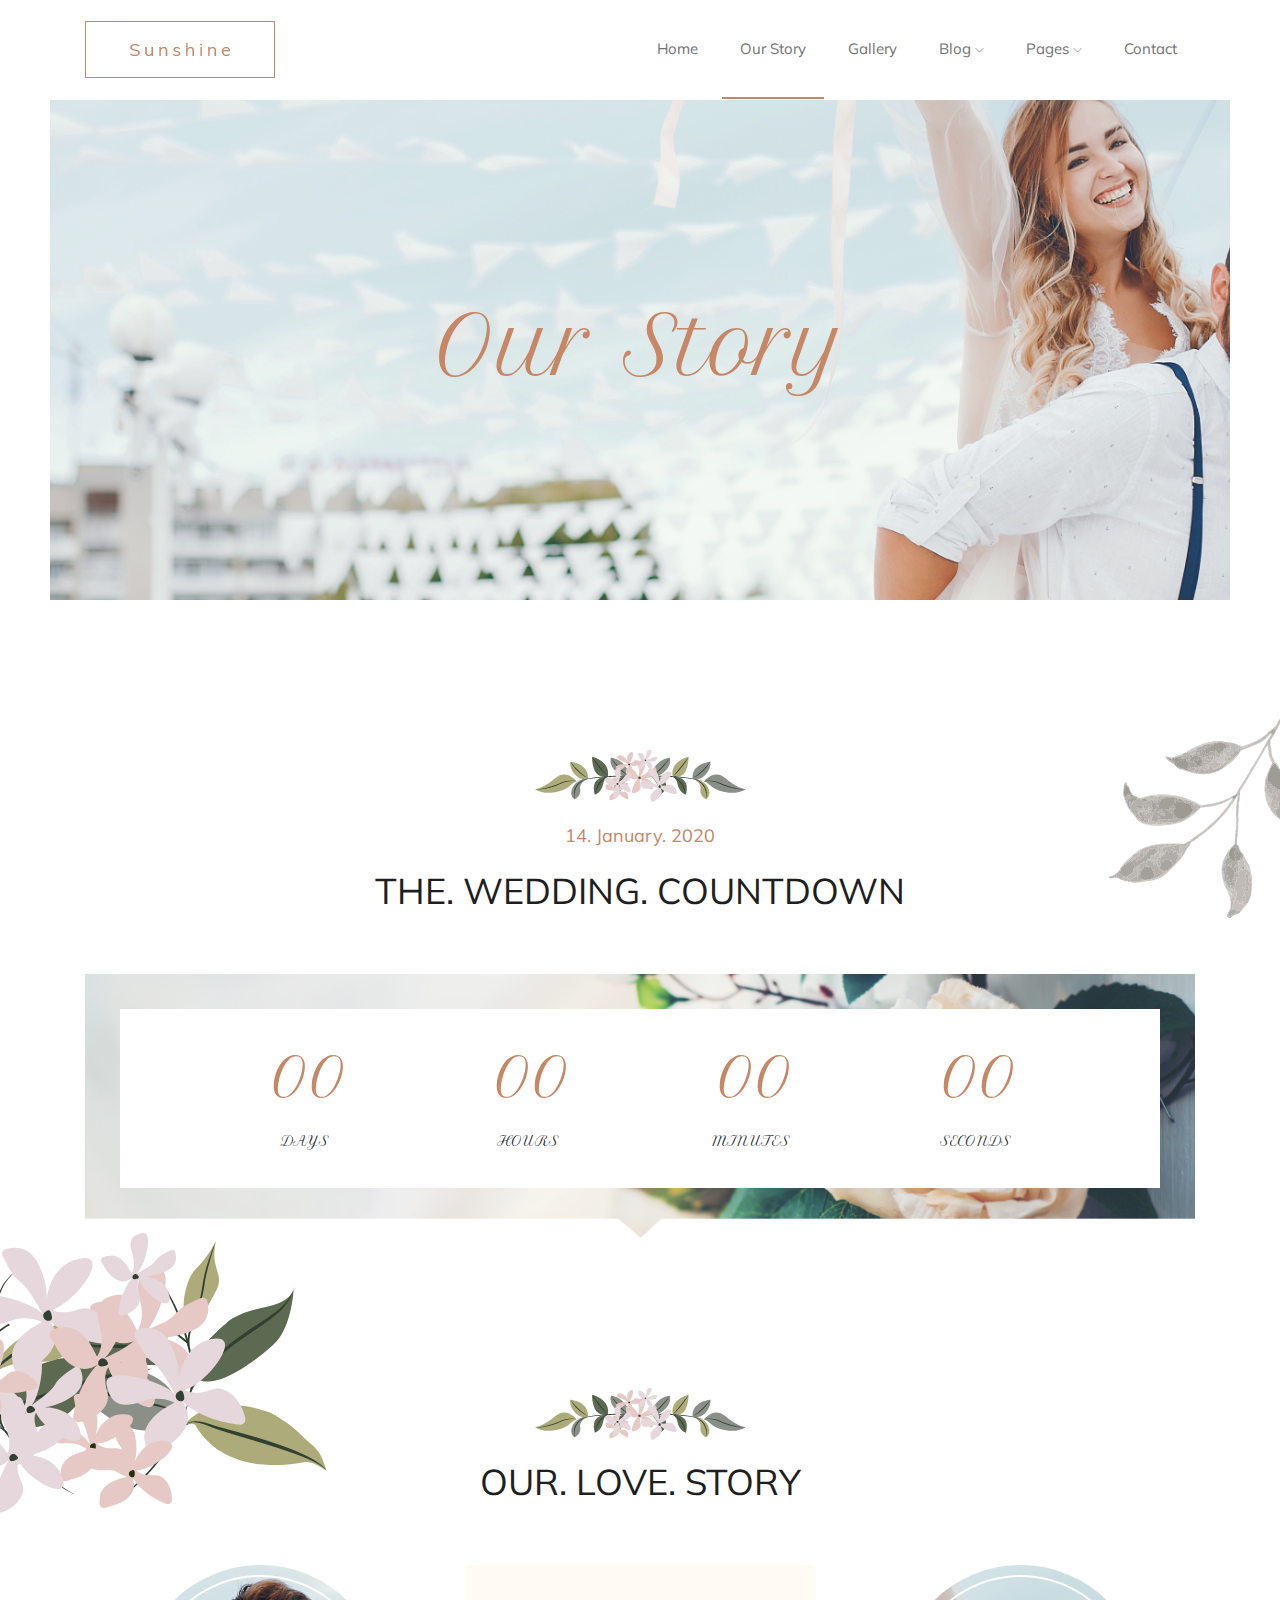
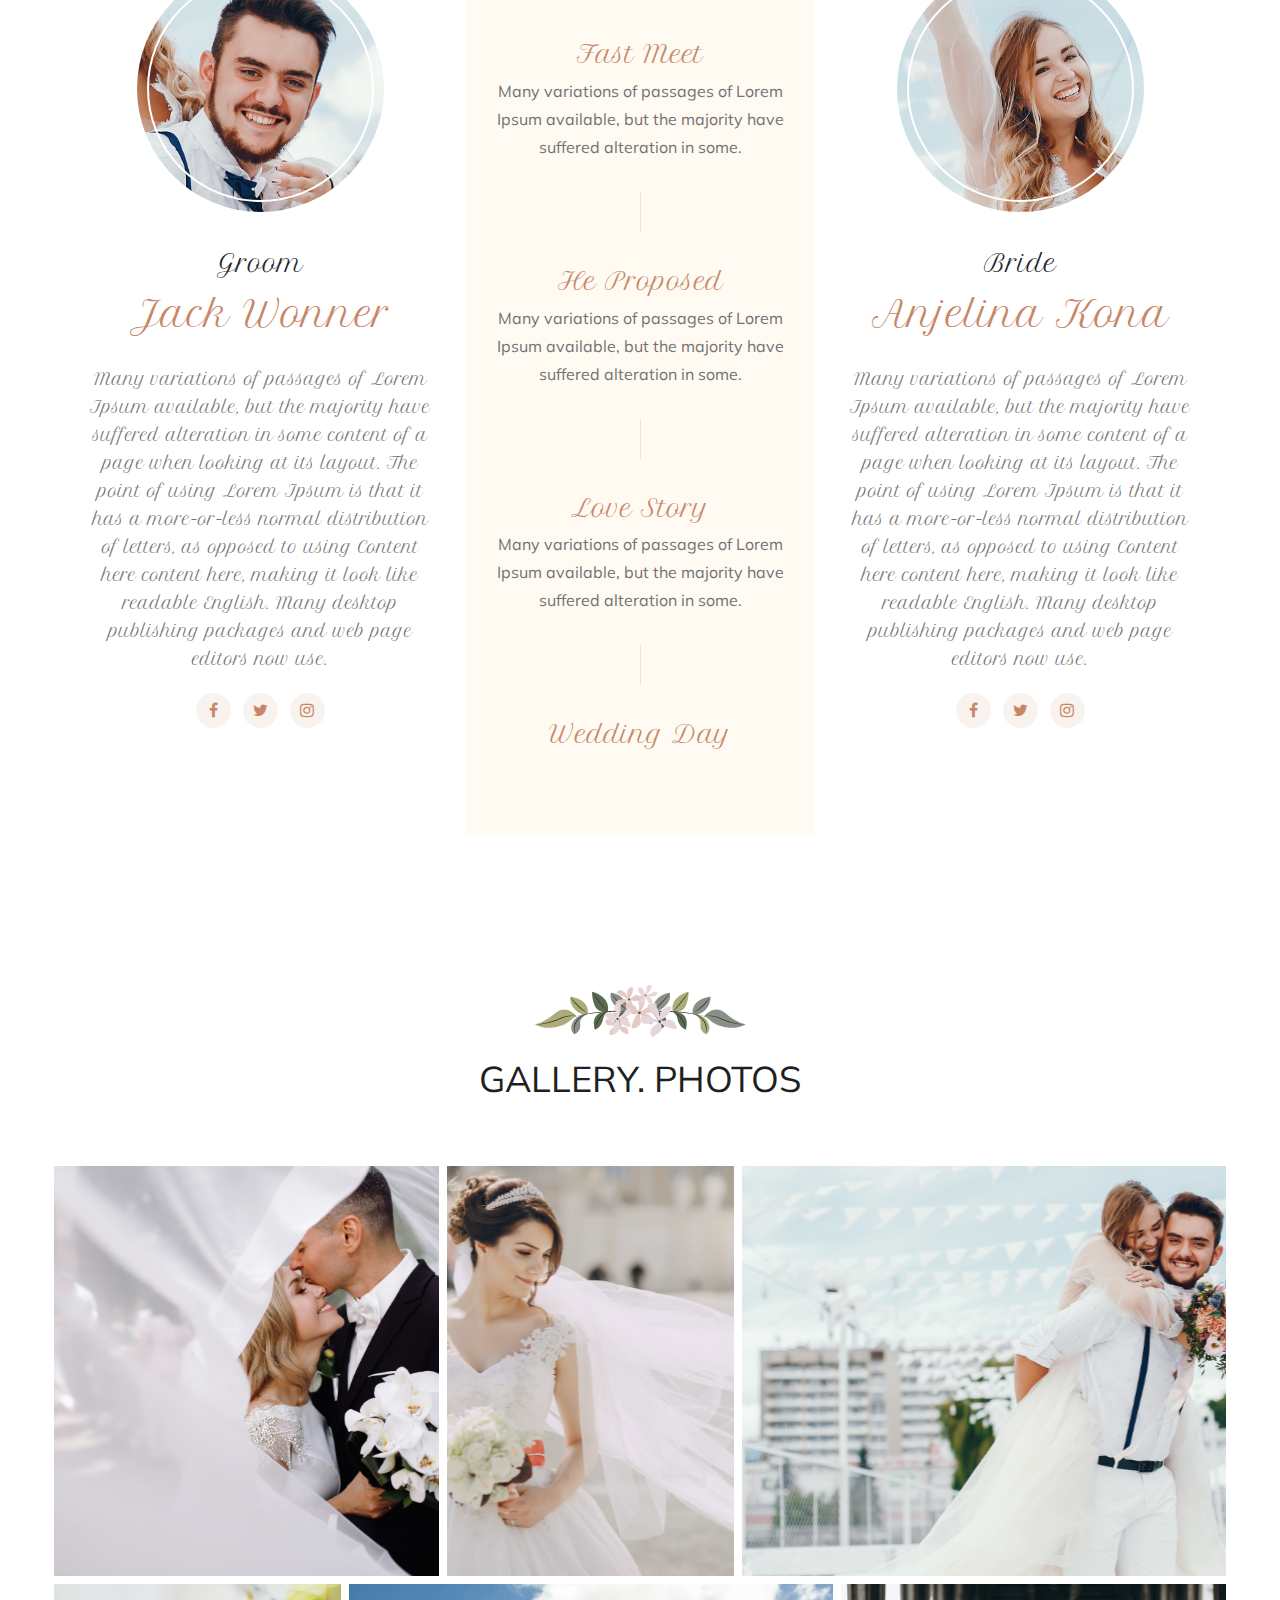
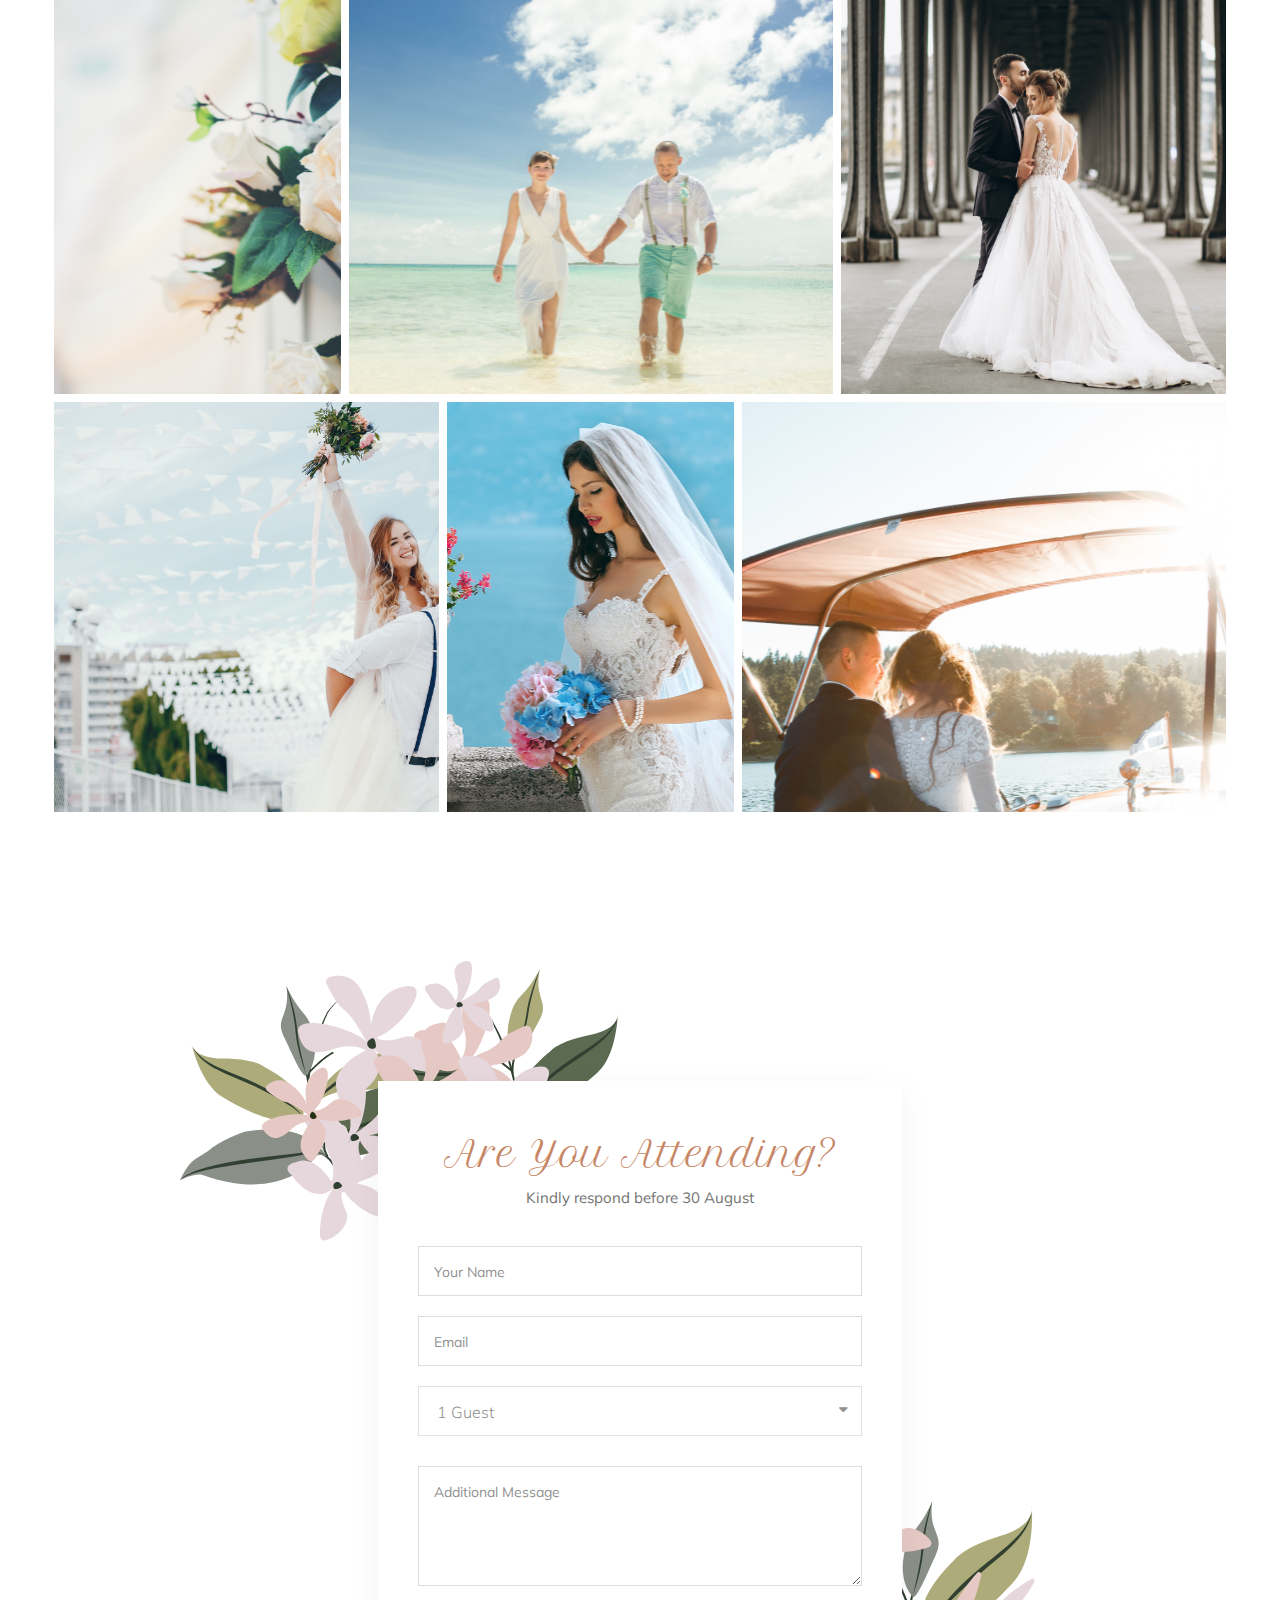
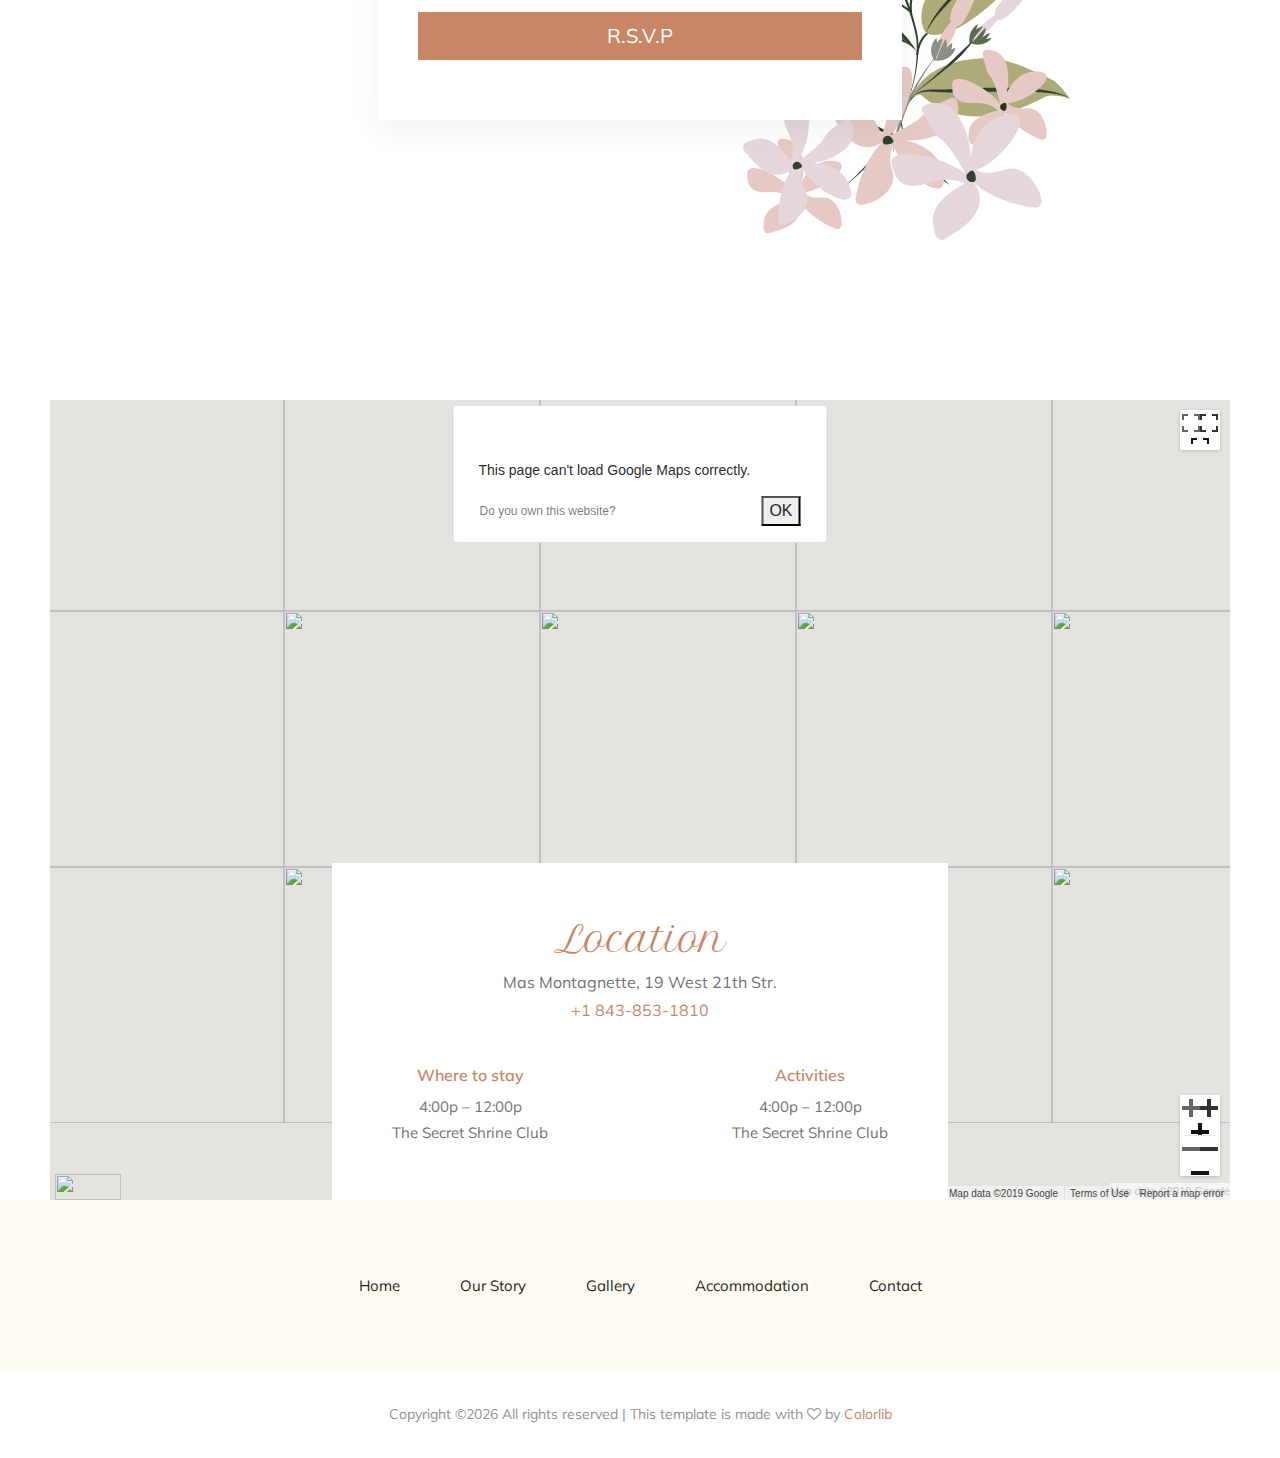
==== story.html @ 92e195aa "init" ====
<!doctype html>
<html class="no-js" lang="zxx">

<head>
    <meta charset="utf-8">
    <meta http-equiv="x-ua-compatible" content="ie=edge">
    <title>Weeding</title>
    <meta name="description" content="">
    <meta name="viewport" content="width=device-width, initial-scale=1">

    <!-- <link rel="manifest" href="site.webmanifest"> -->
    <!-- <link rel="shortcut icon" type="image/x-icon" href="img/favicon.png"> -->
    <!-- Place favicon.ico in the root directory -->

    <!-- CSS here -->
    <link rel="stylesheet" href="css/bootstrap.min.css">
    <link rel="stylesheet" href="css/owl.carousel.min.css">
    <link rel="stylesheet" href="css/magnific-popup.css">
    <link rel="stylesheet" href="css/font-awesome.min.css">
    <link rel="stylesheet" href="css/themify-icons.css">
    <link rel="stylesheet" href="css/nice-select.css">
    <link rel="stylesheet" href="css/flaticon.css">
    <link rel="stylesheet" href="css/flaticon.css">
    <link rel="stylesheet" href="css/gijgo.css">
    <link rel="stylesheet" href="css/slicknav.css">
    <link rel="stylesheet" href="css/style.css">
    <!-- <link rel="stylesheet" href="css/responsive.css"> -->
</head>

<body>
    <!--[if lte IE 9]>
            <p class="browserupgrade">You are using an <strong>outdated</strong> browser. Please <a href="https://browsehappy.com/">upgrade your browser</a> to improve your experience and security.</p>
        <![endif]-->

    <!-- header-->
    <header>
        <div class="header-area ">
            <div id="sticky-header" class="main-header-area">
                <div class="container">
                    <div class="row align-items-center">
                        <div class="col-xl-3 col-lg-3">
                            <div class="logo-img">
                                <a href="index.html">
                                    <img src="img/logo.png" alt="">
                                </a>
                            </div>
                        </div>
                        <div class="col-xl-9 col-lg-9">
                            <div class="main-menu  d-none d-lg-block">
                                <nav>
                                    <ul id="navigation">
                                        <li><a href="index.html">home</a></li>
                                        <li><a class="active" href="story.html">Our Story</a></li>
                                        <li><a href="Gallery.html">Gallery</a></li>
                                        <li><a href="#">blog <i class="ti-angle-down"></i></a>
                                            <ul class="submenu">
                                                <li><a href="blog.html">blog</a></li>
                                                <li><a href="single-blog.html">single-blog</a></li>
                                            </ul>
                                        </li>
                                        <li><a href="#">pages <i class="ti-angle-down"></i></a>
                                            <ul class="submenu">
                                                <li><a href="Accommodation.html">Accommodation</a></li>
                                                <li><a href="elements.html">elements</a></li>
                                            </ul>
                                        </li>
                                        <li><a href="contact.html">Contact</a></li>
                                    </ul>
                                </nav>
                            </div>
                        </div>
                        <div class="col-12">
                            <div class="mobile_menu d-block d-lg-none"></div>
                        </div>
                    </div>
                </div>
            </div>
        </div>
    </header>
    <!--/ header-->

    <!-- bradcam_area  -->
    <div class="bradcam_area text-center bradcam_bg overlay3">
        <div class="bradcam_text">
            <h3>Our Story</h3>
        </div>
    </div>
    <!--/ bradcam_area  -->

    <!-- wedding_countdown -->
    <div class="weeding_countdown_area">
        <div class="flowaers_top d-none d-lg-block">
            <img src="img/banner/flower-top.png" alt="">
        </div>
        <div class="flowaers_bottom d-none d-lg-block">
                <img src="img/banner/flower-bottom.png" alt="">
            </div>
        <div class="container">
            <div class="row">
                <div class="col-xl-12">
                    <div class="section_title text-center">
                        <img src="img/banner/flowers.png" alt="">
                        <span>14. January. 2020</span>
                        <h3>THE. WEDDING. Countdown</h3>
                    </div>
                </div>
            </div>
            <div class="row">
                <div class="col-xl-12">
                    <div id="clock" class="countdown_area counter_bg ">
                    </div>
                </div>
            </div>
        </div>
    </div>
    <!--/ wedding_countdown -->

    <!-- our_love-story -->
    <div class="love_story_area">
        <div class="container">
            <div class="row">
                <div class="col-xl-12">
                    <div class="section_title text-center">
                        <img src="img/banner/flowers.png" alt="">
                        <h3>Our. Love. Story</h3>
                    </div>
                </div>
            </div>
            <div class="row">
                <div class="col-xl-4 col-md-6 col-lg-4">
                    <div class="single_lover_story text-center">
                        <div class="story_thumb">
                            <img src="img/story/1.png" alt="">
                        </div>
                        <span>Groom</span>
                        <h3>Jack Wonner</h3>
                        <p>Many variations of passages of Lorem Ipsum available, but the majority have suffered
                            alteration in some content of a page when looking at its layout. The point of using Lorem
                            Ipsum is that it has a more-or-less normal distribution of letters, as opposed to using
                            Content here content here, making it look like readable English. Many desktop publishing
                            packages and web page editors now use.</p>
                        <div class="social_links">
                            <ul>
                                <li><a href="#"> <i class="fa fa-facebook"></i> </a></li>
                                <li><a href="#"> <i class="fa fa-twitter"></i> </a></li>
                                <li><a href="#"> <i class="fa fa-instagram"></i> </a></li>
                            </ul>
                        </div>
                    </div>
                </div>
                <div class="col-xl-4 col-md-6 col-lg-4">
                    <div class="weding_time_line text-center">
                        <div class="single_time_line">
                            <h3>Fast Meet</h3>
                            <p>Many variations of passages of Lorem Ipsum available, but the majority have suffered
                                alteration in some.</p>
                        </div>
                        <div class="single_time_line">
                            <h3>He Proposed</h3>
                            <p>Many variations of passages of Lorem Ipsum available, but the majority have suffered
                                alteration in some.</p>
                        </div>
                        <div class="single_time_line">
                            <h3>Love Story</h3>
                            <p>Many variations of passages of Lorem Ipsum available, but the majority have suffered
                                alteration in some.</p>
                        </div>
                        <div class="single_time_line">
                            <h3>Wedding Day</h3>
                        </div>
                    </div>
                </div>
                <div class="col-xl-4 col-lg-4">
                    <div class="single_lover_story text-center">
                        <div class="story_thumb">
                            <img src="img/story/2.png" alt="">
                        </div>
                        <span>Bride</span>
                        <h3>Anjelina Kona</h3>
                        <p>Many variations of passages of Lorem Ipsum available, but the majority have suffered
                            alteration in some content of a page when looking at its layout. The point of using Lorem
                            Ipsum is that it has a more-or-less normal distribution of letters, as opposed to using
                            Content here content here, making it look like readable English. Many desktop publishing
                            packages and web page editors now use.</p>
                        <div class="social_links">
                            <ul>
                                <li><a href="#"> <i class="fa fa-facebook"></i> </a></li>
                                <li><a href="#"> <i class="fa fa-twitter"></i> </a></li>
                                <li><a href="#"> <i class="fa fa-instagram"></i> </a></li>
                            </ul>
                        </div>
                    </div>
                </div>
            </div>
        </div>
    </div>
    <!--/ our_love-story -->

    <!-- gallery_area  -->
    <div class="gallery_area">
        <div class="container">
            <div class="row">
                <div class="col-xl-12">
                    <div class="section_title text-center">
                        <img src="img/banner/flowers.png" alt="">
                        <h3>Gallery.  Photos</h3>
                    </div>
                </div>
            </div>
        </div>
        <div class="container-fluid p-0">
            <div class="row grid no-gutters">
                <div class="col-xl-4 col-md-6 col-lg-6 grid-item">
                    <div class="single_gallery gallery_imag_1">
                        <a class="popup-image" href="img/gallery/1.png">
                        </a>
                    </div>
                </div>
                <div class="col-xl-3 col-md-6 col-lg-6 grid-item">
                    <div class="single_gallery gallery_imag_2">
                        <a class="popup-image" href="img/gallery/2.png">
                        </a>
                    </div>
                </div>
                <div class="col-xl-5 col-md-6 col-lg-6 grid-item">
                    <div class="single_gallery gallery_imag_3">
                        <a class="popup-image" href="img/gallery/3.png">
                        </a>
                    </div>
                </div>
                <div class="col-xl-3 col-md-6 col-lg-6 grid-item">
                    <div class="single_gallery gallery_imag_4">
                        <a class="popup-image" href="img/gallery/4.png">
                        </a>
                    </div>
                </div>
                <div class="col-xl-5 col-md-6 col-lg-6 grid-item">
                    <div class="single_gallery gallery_imag_5">
                        <a class="popup-image" href="img/gallery/5.png">
                        </a>
                    </div>
                </div>
                <div class="col-xl-4 col-md-6 col-lg-6 grid-item">
                    <div class="single_gallery gallery_imag_6">
                        <a class="popup-image" href="img/gallery/6.png">
                        </a>
                    </div>
                </div>
                <div class="col-xl-4 col-md-6 col-lg-6 grid-item">
                    <div class="single_gallery gallery_imag_7">
                        <a class="popup-image" href="img/gallery/7.png">
                        </a>
                    </div>
                </div>
                <div class="col-xl-3 col-md-6 col-lg-6 grid-item">
                    <div class="single_gallery gallery_imag_8">
                        <a class="popup-image" href="img/gallery/8.png">
                        </a>
                    </div>
                </div>
                <div class="col-xl-5 col-md-6 col-lg-6 grid-item">
                    <div class="single_gallery gallery_imag_9">
                        <a class="popup-image" href="img/gallery/9.png"></a>
                    </div>
                </div>
            </div>
            <!-- <div class="grid row">
                <div class="single_image grid-item">
                    <img src="img/gallery/1.png" alt="">
                </div><div class="single_image grid-item">
                    <img src="img/gallery/2.png" alt="">
                </div><div class="single_image grid-item">
                    <img src="img/gallery/3.png" alt="">
                </div>
            </div> -->
        
        
        </div>
    </div>
    <!--/ gallery_area  -->

    <!-- attend_area -->
    <div class="attending_area plus_padding">
        <div class="container">
            <div class="row">
                <div class="col-xl-10 offset-xl-1 col-lg-10 offset-lg-1">
                    <div class="main_attending_area">
                        <div class="flower_1 d-none d-lg-block">
                            <img src="img/appointment/flower-top.png" alt="">
                        </div>
                        <div class="flower_2 d-none d-lg-block">
                            <img src="img/appointment/flower-bottom.png" alt="">
                        </div>
                        <div class="row justify-content-center">
                            <div class="col-xl-7 col-lg-8">
                                <div class="popup_box ">
                                    <div class="popup_inner">
                                        <div class="form_heading text-center">
                                            <h3>Are You Attending?</h3>
                                            <p>Kindly respond before 30 August</p>
                                        </div>
                                        <form action="#">
                                            <div class="row">
                                                <div class="col-xl-12">
                                                    <input type="text" placeholder="Your Name">
                                                </div>
                                                <div class="col-xl-12">
                                                    <input type="text" placeholder="Email">
                                                </div>
                                                <div class="col-xl-12">
                                                    <select class="form-select wide" id="default-select" class="">
                                                        <option data-display="1 Guest">1 Guest</option>
                                                        <option value="1">2 Guest</option>
                                                        <option value="2">3 Guest</option>
                                                        <option value="3">4 Guest</option>
                                                    </select>
                                                </div>
                                                <div class="col-xl-12">
                                                    <textarea placeholder="Additional Message"></textarea>
                                                </div>
                                                <div class="col-xl-12">
                                                    <button type="submit" class="boxed_btn3">R.S.V.P</button>
                                                </div>
                                            </div>
                                        </form>
                                    </div>
                                </div>
                            </div>
                        </div>
                    </div>
                </div>
            </div>
        </div>
    </div>
    <!-- / attend_area -->

<!-- ================ contact section start ================= -->
<section class="location_area">
    <div class="location_info">
        <div class="location_inner">
            <div class="location_top text-center">
                    <h3>Location</h3>
                    <p>Mas Montagnette, 19 West 21th Str.  <br>
                            <span>+1 843-853-1810</span> </p>
            </div>
            <div class="address_info d-flex justify-content-between">
                <div class="single_address text-center">
                    <h4>Where to stay</h4>
                    <p>4:00p – 12:00p <br>
                            The Secret Shrine Club</p>
                </div>
                <div class="single_address text-center">
                    <h4>Activities</h4>
                    <p>4:00p – 12:00p <br>
                            The Secret Shrine Club</p>
                </div>
            </div>
        </div>
    </div>
    <div class="container-fluid p-0">
        <div class="d-none d-sm-block">
            <div id="map" style="height: 480px; position: relative; overflow: hidden;"><div style="height: 100%; width: 100%; position: absolute; top: 0px; left: 0px; background-color: rgb(229, 227, 223);"><div class="gm-style" style="position: absolute; z-index: 0; left: 0px; top: 0px; height: 100%; width: 100%; padding: 0px; border-width: 0px; margin: 0px;"><div tabindex="0" style="position: absolute; z-index: 0; left: 0px; top: 0px; height: 100%; width: 100%; padding: 0px; border-width: 0px; margin: 0px; cursor: url(&quot;https://maps.gstatic.com/mapfiles/openhand_8_8.cur&quot;), default; touch-action: pan-x pan-y;"><div style="z-index: 1; position: absolute; left: 50%; top: 50%; width: 100%; transform: translate(0px, 0px);"><div style="position: absolute; left: 0px; top: 0px; z-index: 100; width: 100%;"><div style="position: absolute; left: 0px; top: 0px; z-index: 0;"><div style="position: absolute; z-index: 991; transform: matrix(1, 0, 0, 1, -100, -189);"><div style="position: absolute; left: 0px; top: 0px; width: 256px; height: 256px;"><div style="width: 256px; height: 256px;"></div></div><div style="position: absolute; left: -256px; top: 0px; width: 256px; height: 256px;"><div style="width: 256px; height: 256px;"></div></div><div style="position: absolute; left: -256px; top: -256px; width: 256px; height: 256px;"><div style="width: 256px; height: 256px;"></div></div><div style="position: absolute; left: 0px; top: -256px; width: 256px; height: 256px;"><div style="width: 256px; height: 256px;"></div></div><div style="position: absolute; left: 256px; top: -256px; width: 256px; height: 256px;"><div style="width: 256px; height: 256px;"></div></div><div style="position: absolute; left: 256px; top: 0px; width: 256px; height: 256px;"><div style="width: 256px; height: 256px;"></div></div><div style="position: absolute; left: 256px; top: 256px; width: 256px; height: 256px;"><div style="width: 256px; height: 256px;"></div></div><div style="position: absolute; left: 0px; top: 256px; width: 256px; height: 256px;"><div style="width: 256px; height: 256px;"></div></div><div style="position: absolute; left: -256px; top: 256px; width: 256px; height: 256px;"><div style="width: 256px; height: 256px;"></div></div><div style="position: absolute; left: -512px; top: 256px; width: 256px; height: 256px;"><div style="width: 256px; height: 256px;"></div></div><div style="position: absolute; left: -512px; top: 0px; width: 256px; height: 256px;"><div style="width: 256px; height: 256px;"></div></div><div style="position: absolute; left: -512px; top: -256px; width: 256px; height: 256px;"><div style="width: 256px; height: 256px;"></div></div><div style="position: absolute; left: 512px; top: -256px; width: 256px; height: 256px;"><div style="width: 256px; height: 256px;"></div></div><div style="position: absolute; left: 512px; top: 0px; width: 256px; height: 256px;"><div style="width: 256px; height: 256px;"></div></div><div style="position: absolute; left: 512px; top: 256px; width: 256px; height: 256px;"><div style="width: 256px; height: 256px;"></div></div></div></div></div><div style="position: absolute; left: 0px; top: 0px; z-index: 101; width: 100%;"></div><div style="position: absolute; left: 0px; top: 0px; z-index: 102; width: 100%;"></div><div style="position: absolute; left: 0px; top: 0px; z-index: 103; width: 100%;"><div style="position: absolute; left: 0px; top: 0px; z-index: -1;"><div style="position: absolute; z-index: 991; transform: matrix(1, 0, 0, 1, -100, -189);"><div style="width: 256px; height: 256px; overflow: hidden; position: absolute; left: 0px; top: 0px;"></div><div style="width: 256px; height: 256px; overflow: hidden; position: absolute; left: -256px; top: 0px;"></div><div style="width: 256px; height: 256px; overflow: hidden; position: absolute; left: -256px; top: -256px;"></div><div style="width: 256px; height: 256px; overflow: hidden; position: absolute; left: 0px; top: -256px;"></div><div style="width: 256px; height: 256px; overflow: hidden; position: absolute; left: 256px; top: -256px;"></div><div style="width: 256px; height: 256px; overflow: hidden; position: absolute; left: 256px; top: 0px;"></div><div style="width: 256px; height: 256px; overflow: hidden; position: absolute; left: 256px; top: 256px;"></div><div style="width: 256px; height: 256px; overflow: hidden; position: absolute; left: 0px; top: 256px;"></div><div style="width: 256px; height: 256px; overflow: hidden; position: absolute; left: -256px; top: 256px;"></div><div style="width: 256px; height: 256px; overflow: hidden; position: absolute; left: -512px; top: 256px;"></div><div style="width: 256px; height: 256px; overflow: hidden; position: absolute; left: -512px; top: 0px;"></div><div style="width: 256px; height: 256px; overflow: hidden; position: absolute; left: -512px; top: -256px;"></div><div style="width: 256px; height: 256px; overflow: hidden; position: absolute; left: 512px; top: -256px;"></div><div style="width: 256px; height: 256px; overflow: hidden; position: absolute; left: 512px; top: 0px;"></div><div style="width: 256px; height: 256px; overflow: hidden; position: absolute; left: 512px; top: 256px;"></div></div></div></div><div style="position: absolute; left: 0px; top: 0px; z-index: 0;"><div style="position: absolute; z-index: 991; transform: matrix(1, 0, 0, 1, -100, -189);"><div style="position: absolute; left: 0px; top: 0px; width: 256px; height: 256px; transition: opacity 200ms linear 0s;"><img draggable="false" alt="" role="presentation" src="https://maps.googleapis.com/maps/vt?pb=!1m5!1m4!1i9!2i470!3i302!4i256!2m3!1e0!2sm!3i476185792!2m3!1e2!6m1!3e5!3m14!2sen-US!3sUS!5e18!12m1!1e68!12m3!1e37!2m1!1ssmartmaps!12m4!1e26!2m2!1sstyles!2zcC5zOi02MHxwLmw6LTYw!4e0&amp;key=AIzaSyDpfS1oRGreGSBU5HHjMmQ3o5NLw7VdJ6I&amp;token=70038" style="width: 256px; height: 256px; user-select: none; border: 0px; padding: 0px; margin: 0px; max-width: none;"></div><div style="position: absolute; left: 256px; top: 0px; width: 256px; height: 256px; transition: opacity 200ms linear 0s;"><img draggable="false" alt="" role="presentation" src="https://maps.googleapis.com/maps/vt?pb=!1m5!1m4!1i9!2i471!3i302!4i256!2m3!1e0!2sm!3i476185840!2m3!1e2!6m1!3e5!3m14!2sen-US!3sUS!5e18!12m1!1e68!12m3!1e37!2m1!1ssmartmaps!12m4!1e26!2m2!1sstyles!2zcC5zOi02MHxwLmw6LTYw!4e0&amp;key=AIzaSyDpfS1oRGreGSBU5HHjMmQ3o5NLw7VdJ6I&amp;token=84496" style="width: 256px; height: 256px; user-select: none; border: 0px; padding: 0px; margin: 0px; max-width: none;"></div><div style="position: absolute; left: 256px; top: 256px; width: 256px; height: 256px; transition: opacity 200ms linear 0s;"><img draggable="false" alt="" role="presentation" src="https://maps.googleapis.com/maps/vt?pb=!1m5!1m4!1i9!2i471!3i303!4i256!2m3!1e0!2sm!3i476185840!2m3!1e2!6m1!3e5!3m14!2sen-US!3sUS!5e18!12m1!1e68!12m3!1e37!2m1!1ssmartmaps!12m4!1e26!2m2!1sstyles!2zcC5zOi02MHxwLmw6LTYw!4e0&amp;key=AIzaSyDpfS1oRGreGSBU5HHjMmQ3o5NLw7VdJ6I&amp;token=107953" style="width: 256px; height: 256px; user-select: none; border: 0px; padding: 0px; margin: 0px; max-width: none;"></div><div style="position: absolute; left: 0px; top: 256px; width: 256px; height: 256px; transition: opacity 200ms linear 0s;"><img draggable="false" alt="" role="presentation" src="https://maps.googleapis.com/maps/vt?pb=!1m5!1m4!1i9!2i470!3i303!4i256!2m3!1e0!2sm!3i476185792!2m3!1e2!6m1!3e5!3m14!2sen-US!3sUS!5e18!12m1!1e68!12m3!1e37!2m1!1ssmartmaps!12m4!1e26!2m2!1sstyles!2zcC5zOi02MHxwLmw6LTYw!4e0&amp;key=AIzaSyDpfS1oRGreGSBU5HHjMmQ3o5NLw7VdJ6I&amp;token=93495" style="width: 256px; height: 256px; user-select: none; border: 0px; padding: 0px; margin: 0px; max-width: none;"></div><div style="position: absolute; left: -256px; top: 256px; width: 256px; height: 256px; transition: opacity 200ms linear 0s;"><img draggable="false" alt="" role="presentation" src="https://maps.googleapis.com/maps/vt?pb=!1m5!1m4!1i9!2i469!3i303!4i256!2m3!1e0!2sm!3i476185792!2m3!1e2!6m1!3e5!3m14!2sen-US!3sUS!5e18!12m1!1e68!12m3!1e37!2m1!1ssmartmaps!12m4!1e26!2m2!1sstyles!2zcC5zOi02MHxwLmw6LTYw!4e0&amp;key=AIzaSyDpfS1oRGreGSBU5HHjMmQ3o5NLw7VdJ6I&amp;token=85128" style="width: 256px; height: 256px; user-select: none; border: 0px; padding: 0px; margin: 0px; max-width: none;"></div><div style="position: absolute; left: -512px; top: 256px; width: 256px; height: 256px; transition: opacity 200ms linear 0s;"><img draggable="false" alt="" role="presentation" src="https://maps.googleapis.com/maps/vt?pb=!1m5!1m4!1i9!2i468!3i303!4i256!2m3!1e0!2sm!3i476185504!2m3!1e2!6m1!3e5!3m14!2sen-US!3sUS!5e18!12m1!1e68!12m3!1e37!2m1!1ssmartmaps!12m4!1e26!2m2!1sstyles!2zcC5zOi02MHxwLmw6LTYw!4e0&amp;key=AIzaSyDpfS1oRGreGSBU5HHjMmQ3o5NLw7VdJ6I&amp;token=46831" style="width: 256px; height: 256px; user-select: none; border: 0px; padding: 0px; margin: 0px; max-width: none;"></div><div style="position: absolute; left: -512px; top: 0px; width: 256px; height: 256px; transition: opacity 200ms linear 0s;"><img draggable="false" alt="" role="presentation" src="https://maps.googleapis.com/maps/vt?pb=!1m5!1m4!1i9!2i468!3i302!4i256!2m3!1e0!2sm!3i476184952!2m3!1e2!6m1!3e5!3m14!2sen-US!3sUS!5e18!12m1!1e68!12m3!1e37!2m1!1ssmartmaps!12m4!1e26!2m2!1sstyles!2zcC5zOi02MHxwLmw6LTYw!4e0&amp;key=AIzaSyDpfS1oRGreGSBU5HHjMmQ3o5NLw7VdJ6I&amp;token=10814" style="width: 256px; height: 256px; user-select: none; border: 0px; padding: 0px; margin: 0px; max-width: none;"></div><div style="position: absolute; left: -512px; top: -256px; width: 256px; height: 256px; transition: opacity 200ms linear 0s;"><img draggable="false" alt="" role="presentation" src="https://maps.googleapis.com/maps/vt?pb=!1m5!1m4!1i9!2i468!3i301!4i256!2m3!1e0!2sm!3i476184952!2m3!1e2!6m1!3e5!3m14!2sen-US!3sUS!5e18!12m1!1e68!12m3!1e37!2m1!1ssmartmaps!12m4!1e26!2m2!1sstyles!2zcC5zOi02MHxwLmw6LTYw!4e0&amp;key=AIzaSyDpfS1oRGreGSBU5HHjMmQ3o5NLw7VdJ6I&amp;token=118428" style="width: 256px; height: 256px; user-select: none; border: 0px; padding: 0px; margin: 0px; max-width: none;"></div><div style="position: absolute; left: 512px; top: -256px; width: 256px; height: 256px; transition: opacity 200ms linear 0s;"><img draggable="false" alt="" role="presentation" src="https://maps.googleapis.com/maps/vt?pb=!1m5!1m4!1i9!2i472!3i301!4i256!2m3!1e0!2sm!3i476185636!2m3!1e2!6m1!3e5!3m14!2sen-US!3sUS!5e18!12m1!1e68!12m3!1e37!2m1!1ssmartmaps!12m4!1e26!2m2!1sstyles!2zcC5zOi02MHxwLmw6LTYw!4e0&amp;key=AIzaSyDpfS1oRGreGSBU5HHjMmQ3o5NLw7VdJ6I&amp;token=43995" style="width: 256px; height: 256px; user-select: none; border: 0px; padding: 0px; margin: 0px; max-width: none;"></div><div style="position: absolute; left: 512px; top: 0px; width: 256px; height: 256px; transition: opacity 200ms linear 0s;"><img draggable="false" alt="" role="presentation" src="https://maps.googleapis.com/maps/vt?pb=!1m5!1m4!1i9!2i472!3i302!4i256!2m3!1e0!2sm!3i476185840!2m3!1e2!6m1!3e5!3m14!2sen-US!3sUS!5e18!12m1!1e68!12m3!1e37!2m1!1ssmartmaps!12m4!1e26!2m2!1sstyles!2zcC5zOi02MHxwLmw6LTYw!4e0&amp;key=AIzaSyDpfS1oRGreGSBU5HHjMmQ3o5NLw7VdJ6I&amp;token=905" style="width: 256px; height: 256px; user-select: none; border: 0px; padding: 0px; margin: 0px; max-width: none;"></div><div style="position: absolute; left: 512px; top: 256px; width: 256px; height: 256px; transition: opacity 200ms linear 0s;"><img draggable="false" alt="" role="presentation" src="https://maps.googleapis.com/maps/vt?pb=!1m5!1m4!1i9!2i472!3i303!4i256!2m3!1e0!2sm!3i476185840!2m3!1e2!6m1!3e5!3m14!2sen-US!3sUS!5e18!12m1!1e68!12m3!1e37!2m1!1ssmartmaps!12m4!1e26!2m2!1sstyles!2zcC5zOi02MHxwLmw6LTYw!4e0&amp;key=AIzaSyDpfS1oRGreGSBU5HHjMmQ3o5NLw7VdJ6I&amp;token=24362" style="width: 256px; height: 256px; user-select: none; border: 0px; padding: 0px; margin: 0px; max-width: none;"></div><div style="position: absolute; left: -256px; top: 0px; width: 256px; height: 256px; transition: opacity 200ms linear 0s;"><img draggable="false" alt="" role="presentation" src="https://maps.googleapis.com/maps/vt?pb=!1m5!1m4!1i9!2i469!3i302!4i256!2m3!1e0!2sm!3i476185792!2m3!1e2!6m1!3e5!3m14!2sen-US!3sUS!5e18!12m1!1e68!12m3!1e37!2m1!1ssmartmaps!12m4!1e26!2m2!1sstyles!2zcC5zOi02MHxwLmw6LTYw!4e0&amp;key=AIzaSyDpfS1oRGreGSBU5HHjMmQ3o5NLw7VdJ6I&amp;token=61671" style="width: 256px; height: 256px; user-select: none; border: 0px; padding: 0px; margin: 0px; max-width: none;"></div><div style="position: absolute; left: -256px; top: -256px; width: 256px; height: 256px; transition: opacity 200ms linear 0s;"><img draggable="false" alt="" role="presentation" src="https://maps.googleapis.com/maps/vt?pb=!1m5!1m4!1i9!2i469!3i301!4i256!2m3!1e0!2sm!3i476185792!2m3!1e2!6m1!3e5!3m14!2sen-US!3sUS!5e18!12m1!1e68!12m3!1e37!2m1!1ssmartmaps!12m4!1e26!2m2!1sstyles!2zcC5zOi02MHxwLmw6LTYw!4e0&amp;key=AIzaSyDpfS1oRGreGSBU5HHjMmQ3o5NLw7VdJ6I&amp;token=38214" style="width: 256px; height: 256px; user-select: none; border: 0px; padding: 0px; margin: 0px; max-width: none;"></div><div style="position: absolute; left: 0px; top: -256px; width: 256px; height: 256px; transition: opacity 200ms linear 0s;"><img draggable="false" alt="" role="presentation" src="https://maps.googleapis.com/maps/vt?pb=!1m5!1m4!1i9!2i470!3i301!4i256!2m3!1e0!2sm!3i476185792!2m3!1e2!6m1!3e5!3m14!2sen-US!3sUS!5e18!12m1!1e68!12m3!1e37!2m1!1ssmartmaps!12m4!1e26!2m2!1sstyles!2zcC5zOi02MHxwLmw6LTYw!4e0&amp;key=AIzaSyDpfS1oRGreGSBU5HHjMmQ3o5NLw7VdJ6I&amp;token=46581" style="width: 256px; height: 256px; user-select: none; border: 0px; padding: 0px; margin: 0px; max-width: none;"></div><div style="position: absolute; left: 256px; top: -256px; width: 256px; height: 256px; transition: opacity 200ms linear 0s;"><img draggable="false" alt="" role="presentation" src="https://maps.googleapis.com/maps/vt?pb=!1m5!1m4!1i9!2i471!3i301!4i256!2m3!1e0!2sm!3i476185792!2m3!1e2!6m1!3e5!3m14!2sen-US!3sUS!5e18!12m1!1e68!12m3!1e37!2m1!1ssmartmaps!12m4!1e26!2m2!1sstyles!2zcC5zOi02MHxwLmw6LTYw!4e0&amp;key=AIzaSyDpfS1oRGreGSBU5HHjMmQ3o5NLw7VdJ6I&amp;token=94061" style="width: 256px; height: 256px; user-select: none; border: 0px; padding: 0px; margin: 0px; max-width: none;"></div></div></div></div><div class="gm-style-pbc" style="z-index: 2; position: absolute; height: 100%; width: 100%; padding: 0px; border-width: 0px; margin: 0px; left: 0px; top: 0px; opacity: 0;"><p class="gm-style-pbt"></p></div><div style="z-index: 3; position: absolute; height: 100%; width: 100%; padding: 0px; border-width: 0px; margin: 0px; left: 0px; top: 0px; touch-action: pan-x pan-y;"><div style="z-index: 4; position: absolute; left: 50%; top: 50%; width: 100%; transform: translate(0px, 0px);"><div style="position: absolute; left: 0px; top: 0px; z-index: 104; width: 100%;"></div><div style="position: absolute; left: 0px; top: 0px; z-index: 105; width: 100%;"></div><div style="position: absolute; left: 0px; top: 0px; z-index: 106; width: 100%;"></div><div style="position: absolute; left: 0px; top: 0px; z-index: 107; width: 100%;"></div></div></div></div><iframe aria-hidden="true" frameborder="0" style="z-index: -1; position: absolute; width: 100%; height: 100%; top: 0px; left: 0px; border: none;" src="about:blank"></iframe><div style="margin-left: 5px; margin-right: 5px; z-index: 1000000; position: absolute; left: 0px; bottom: 0px;"><a target="_blank" rel="noopener" href="https://maps.google.com/maps?ll=-31.197,150.744&amp;z=9&amp;t=m&amp;hl=en-US&amp;gl=US&amp;mapclient=apiv3" title="Open this area in Google Maps (opens a new window)" style="position: static; overflow: visible; float: none; display: inline;"><div style="width: 66px; height: 26px; cursor: pointer;"><img alt="" src="https://maps.gstatic.com/mapfiles/api-3/images/google_white5.png" draggable="false" style="position: absolute; left: 0px; top: 0px; width: 66px; height: 26px; user-select: none; border: 0px; padding: 0px; margin: 0px;"></div></a></div><div style="background-color: white; padding: 15px 21px; border: 1px solid rgb(171, 171, 171); font-family: Roboto, Arial, sans-serif; color: rgb(34, 34, 34); box-sizing: border-box; box-shadow: rgba(0, 0, 0, 0.2) 0px 4px 16px; z-index: 10000002; display: none; width: 300px; height: 180px; position: absolute; left: 315px; top: 150px;"><div style="padding: 0px 0px 10px; font-size: 16px; box-sizing: border-box;">Map Data</div><div style="font-size: 13px;">Map data ©2019 Google</div><button draggable="false" title="Close" aria-label="Close" type="button" class="gm-ui-hover-effect" style="background: none; display: block; border: 0px; margin: 0px; padding: 0px; position: absolute; cursor: pointer; user-select: none; top: 0px; right: 0px; width: 37px; height: 37px;"><img src="data:image/svg+xml,%3Csvg%20xmlns%3D%22http%3A%2F%2Fwww.w3.org%2F2000%2Fsvg%22%20width%3D%2224px%22%20height%3D%2224px%22%20viewBox%3D%220%200%2024%2024%22%20fill%3D%22%23000000%22%3E%0A%20%20%20%20%3Cpath%20d%3D%22M19%206.41L17.59%205%2012%2010.59%206.41%205%205%206.41%2010.59%2012%205%2017.59%206.41%2019%2012%2013.41%2017.59%2019%2019%2017.59%2013.41%2012z%22%2F%3E%0A%20%20%20%20%3Cpath%20d%3D%22M0%200h24v24H0z%22%20fill%3D%22none%22%2F%3E%0A%3C%2Fsvg%3E%0A" style="pointer-events: none; display: block; width: 13px; height: 13px; margin: 12px;"></button></div><div class="gmnoprint" style="z-index: 1000001; position: absolute; right: 166px; bottom: 0px; width: 121px;"><div draggable="false" class="gm-style-cc" style="user-select: none; height: 14px; line-height: 14px;"><div style="opacity: 0.7; width: 100%; height: 100%; position: absolute;"><div style="width: 1px;"></div><div style="background-color: rgb(245, 245, 245); width: auto; height: 100%; margin-left: 1px;"></div></div><div style="position: relative; padding-right: 6px; padding-left: 6px; box-sizing: border-box; font-family: Roboto, Arial, sans-serif; font-size: 10px; color: rgb(68, 68, 68); white-space: nowrap; direction: ltr; text-align: right; vertical-align: middle; display: inline-block;"><a style="text-decoration: none; cursor: pointer; display: none;">Map Data</a><span>Map data ©2019 Google</span></div></div></div><div class="gmnoscreen" style="position: absolute; right: 0px; bottom: 0px;"><div style="font-family: Roboto, Arial, sans-serif; font-size: 11px; color: rgb(68, 68, 68); direction: ltr; text-align: right; background-color: rgb(245, 245, 245);">Map data ©2019 Google</div></div><div class="gmnoprint gm-style-cc" draggable="false" style="z-index: 1000001; user-select: none; height: 14px; line-height: 14px; position: absolute; right: 95px; bottom: 0px;"><div style="opacity: 0.7; width: 100%; height: 100%; position: absolute;"><div style="width: 1px;"></div><div style="background-color: rgb(245, 245, 245); width: auto; height: 100%; margin-left: 1px;"></div></div><div style="position: relative; padding-right: 6px; padding-left: 6px; box-sizing: border-box; font-family: Roboto, Arial, sans-serif; font-size: 10px; color: rgb(68, 68, 68); white-space: nowrap; direction: ltr; text-align: right; vertical-align: middle; display: inline-block;"><a href="https://www.google.com/intl/en-US_US/help/terms_maps.html" target="_blank" rel="noopener" style="text-decoration: none; cursor: pointer; color: rgb(68, 68, 68);">Terms of Use</a></div></div><button draggable="false" title="Toggle fullscreen view" aria-label="Toggle fullscreen view" type="button" class="gm-control-active gm-fullscreen-control" style="background: none rgb(255, 255, 255); border: 0px; margin: 10px; padding: 0px; position: absolute; cursor: pointer; user-select: none; border-radius: 2px; height: 40px; width: 40px; box-shadow: rgba(0, 0, 0, 0.3) 0px 1px 4px -1px; overflow: hidden; top: 0px; right: 0px;"><img src="data:image/svg+xml,%3Csvg%20xmlns%3D%22http%3A%2F%2Fwww.w3.org%2F2000%2Fsvg%22%20width%3D%2218%22%20height%3D%2218%22%20viewBox%3D%220%20018%2018%22%3E%0A%20%20%3Cpath%20fill%3D%22%23666%22%20d%3D%22M0%2C0v2v4h2V2h4V0H2H0z%20M16%2C0h-4v2h4v4h2V2V0H16z%20M16%2C16h-4v2h4h2v-2v-4h-2V16z%20M2%2C12H0v4v2h2h4v-2H2V12z%22%2F%3E%0A%3C%2Fsvg%3E%0A" style="height: 18px; width: 18px;"><img src="data:image/svg+xml,%3Csvg%20xmlns%3D%22http%3A%2F%2Fwww.w3.org%2F2000%2Fsvg%22%20width%3D%2218%22%20height%3D%2218%22%20viewBox%3D%220%200%2018%2018%22%3E%0A%20%20%3Cpath%20fill%3D%22%23333%22%20d%3D%22M0%2C0v2v4h2V2h4V0H2H0z%20M16%2C0h-4v2h4v4h2V2V0H16z%20M16%2C16h-4v2h4h2v-2v-4h-2V16z%20M2%2C12H0v4v2h2h4v-2H2V12z%22%2F%3E%0A%3C%2Fsvg%3E%0A" style="height: 18px; width: 18px;"><img src="data:image/svg+xml,%3Csvg%20xmlns%3D%22http%3A%2F%2Fwww.w3.org%2F2000%2Fsvg%22%20width%3D%2218%22%20height%3D%2218%22%20viewBox%3D%220%200%2018%2018%22%3E%0A%20%20%3Cpath%20fill%3D%22%23111%22%20d%3D%22M0%2C0v2v4h2V2h4V0H2H0z%20M16%2C0h-4v2h4v4h2V2V0H16z%20M16%2C16h-4v2h4h2v-2v-4h-2V16z%20M2%2C12H0v4v2h2h4v-2H2V12z%22%2F%3E%0A%3C%2Fsvg%3E%0A" style="height: 18px; width: 18px;"></button><div draggable="false" class="gm-style-cc" style="user-select: none; height: 14px; line-height: 14px; position: absolute; right: 0px; bottom: 0px;"><div style="opacity: 0.7; width: 100%; height: 100%; position: absolute;"><div style="width: 1px;"></div><div style="background-color: rgb(245, 245, 245); width: auto; height: 100%; margin-left: 1px;"></div></div><div style="position: relative; padding-right: 6px; padding-left: 6px; box-sizing: border-box; font-family: Roboto, Arial, sans-serif; font-size: 10px; color: rgb(68, 68, 68); white-space: nowrap; direction: ltr; text-align: right; vertical-align: middle; display: inline-block;"><a target="_blank" rel="noopener" title="Report errors in the road map or imagery to Google" href="https://www.google.com/maps/@-31.197,150.744,9z/data=!10m1!1e1!12b1?source=apiv3&amp;rapsrc=apiv3" style="font-family: Roboto, Arial, sans-serif; font-size: 10px; color: rgb(68, 68, 68); text-decoration: none; position: relative;">Report a map error</a></div></div><div class="gmnoprint gm-bundled-control gm-bundled-control-on-bottom" draggable="false" controlwidth="40" controlheight="81" style="margin: 10px; user-select: none; position: absolute; bottom: 95px; right: 40px;"><div class="gmnoprint" controlwidth="40" controlheight="81" style="position: absolute; left: 0px; top: 0px;"><div draggable="false" style="user-select: none; box-shadow: rgba(0, 0, 0, 0.3) 0px 1px 4px -1px; border-radius: 2px; cursor: pointer; background-color: rgb(255, 255, 255); width: 40px; height: 81px;"><button draggable="false" title="Zoom in" aria-label="Zoom in" type="button" class="gm-control-active" style="background: none; display: block; border: 0px; margin: 0px; padding: 0px; position: relative; cursor: pointer; user-select: none; overflow: hidden; width: 40px; height: 40px; top: 0px; left: 0px;"><img src="data:image/svg+xml,%3Csvg%20xmlns%3D%22http%3A%2F%2Fwww.w3.org%2F2000%2Fsvg%22%20width%3D%2218%22%20height%3D%2218%22%20viewBox%3D%220%200%2018%2018%22%3E%0A%20%20%3Cpolygon%20fill%3D%22%23666%22%20points%3D%2218%2C7%2011%2C7%2011%2C0%207%2C0%207%2C7%200%2C7%200%2C11%207%2C11%207%2C18%2011%2C18%2011%2C11%2018%2C11%22%2F%3E%0A%3C%2Fsvg%3E%0A" style="height: 18px; width: 18px;"><img src="data:image/svg+xml,%3Csvg%20xmlns%3D%22http%3A%2F%2Fwww.w3.org%2F2000%2Fsvg%22%20width%3D%2218%22%20height%3D%2218%22%20viewBox%3D%220%200%2018%2018%22%3E%0A%20%20%3Cpolygon%20fill%3D%22%23333%22%20points%3D%2218%2C7%2011%2C7%2011%2C0%207%2C0%207%2C7%200%2C7%200%2C11%207%2C11%207%2C18%2011%2C18%2011%2C11%2018%2C11%22%2F%3E%0A%3C%2Fsvg%3E%0A" style="height: 18px; width: 18px;"><img src="data:image/svg+xml,%3Csvg%20xmlns%3D%22http%3A%2F%2Fwww.w3.org%2F2000%2Fsvg%22%20width%3D%2218%22%20height%3D%2218%22%20viewBox%3D%220%200%2018%2018%22%3E%0A%20%20%3Cpolygon%20fill%3D%22%23111%22%20points%3D%2218%2C7%2011%2C7%2011%2C0%207%2C0%207%2C7%200%2C7%200%2C11%207%2C11%207%2C18%2011%2C18%2011%2C11%2018%2C11%22%2F%3E%0A%3C%2Fsvg%3E%0A" style="height: 18px; width: 18px;"></button><div style="position: relative; overflow: hidden; width: 30px; height: 1px; margin: 0px 5px; background-color: rgb(230, 230, 230); top: 0px;"></div><button draggable="false" title="Zoom out" aria-label="Zoom out" type="button" class="gm-control-active" style="background: none; display: block; border: 0px; margin: 0px; padding: 0px; position: relative; cursor: pointer; user-select: none; overflow: hidden; width: 40px; height: 40px; top: 0px; left: 0px;"><img src="data:image/svg+xml,%3Csvg%20xmlns%3D%22http%3A%2F%2Fwww.w3.org%2F2000%2Fsvg%22%20width%3D%2218%22%20height%3D%2218%22%20viewBox%3D%220%200%2018%2018%22%3E%0A%20%20%3Cpath%20fill%3D%22%23666%22%20d%3D%22M0%2C7h18v4H0V7z%22%2F%3E%0A%3C%2Fsvg%3E%0A" style="height: 18px; width: 18px;"><img src="data:image/svg+xml,%3Csvg%20xmlns%3D%22http%3A%2F%2Fwww.w3.org%2F2000%2Fsvg%22%20width%3D%2218%22%20height%3D%2218%22%20viewBox%3D%220%200%2018%2018%22%3E%0A%20%20%3Cpath%20fill%3D%22%23333%22%20d%3D%22M0%2C7h18v4H0V7z%22%2F%3E%0A%3C%2Fsvg%3E%0A" style="height: 18px; width: 18px;"><img src="data:image/svg+xml,%3Csvg%20xmlns%3D%22http%3A%2F%2Fwww.w3.org%2F2000%2Fsvg%22%20width%3D%2218%22%20height%3D%2218%22%20viewBox%3D%220%200%2018%2018%22%3E%0A%20%20%3Cpath%20fill%3D%22%23111%22%20d%3D%22M0%2C7h18v4H0V7z%22%2F%3E%0A%3C%2Fsvg%3E%0A" style="height: 18px; width: 18px;"></button></div></div><div class="gmnoprint" controlwidth="40" controlheight="40" style="display: none; position: absolute;"><div style="width: 40px; height: 40px;"><button draggable="false" title="Rotate map 90 degrees" aria-label="Rotate map 90 degrees" type="button" class="gm-control-active" style="background: none rgb(255, 255, 255); display: none; border: 0px; margin: 0px 0px 32px; padding: 0px; position: relative; cursor: pointer; user-select: none; width: 40px; height: 40px; top: 0px; left: 0px; overflow: hidden; box-shadow: rgba(0, 0, 0, 0.3) 0px 1px 4px -1px; border-radius: 2px;"><img src="data:image/svg+xml,%3Csvg%20xmlns%3D%22http%3A%2F%2Fwww.w3.org%2F2000%2Fsvg%22%20width%3D%2224%22%20height%3D%2222%22%20viewBox%3D%220%200%2024%2022%22%3E%0A%20%20%3Cpath%20fill%3D%22%23666%22%20fill-rule%3D%22evenodd%22%20d%3D%22M20%2010c0-5.52-4.48-10-10-10s-10%204.48-10%2010v5h5v-5c0-2.76%202.24-5%205-5s5%202.24%205%205v5h-4l6.5%207%206.5-7h-4v-5z%22%20clip-rule%3D%22evenodd%22%2F%3E%0A%3C%2Fsvg%3E%0A" style="height: 18px; width: 18px;"><img src="data:image/svg+xml,%3Csvg%20xmlns%3D%22http%3A%2F%2Fwww.w3.org%2F2000%2Fsvg%22%20width%3D%2224%22%20height%3D%2222%22%20viewBox%3D%220%200%2024%2022%22%3E%0A%20%20%3Cpath%20fill%3D%22%23333%22%20fill-rule%3D%22evenodd%22%20d%3D%22M20%2010c0-5.52-4.48-10-10-10s-10%204.48-10%2010v5h5v-5c0-2.76%202.24-5%205-5s5%202.24%205%205v5h-4l6.5%207%206.5-7h-4v-5z%22%20clip-rule%3D%22evenodd%22%2F%3E%0A%3C%2Fsvg%3E%0A" style="height: 18px; width: 18px;"><img src="data:image/svg+xml,%3Csvg%20xmlns%3D%22http%3A%2F%2Fwww.w3.org%2F2000%2Fsvg%22%20width%3D%2224%22%20height%3D%2222%22%20viewBox%3D%220%200%2024%2022%22%3E%0A%20%20%3Cpath%20fill%3D%22%23111%22%20fill-rule%3D%22evenodd%22%20d%3D%22M20%2010c0-5.52-4.48-10-10-10s-10%204.48-10%2010v5h5v-5c0-2.76%202.24-5%205-5s5%202.24%205%205v5h-4l6.5%207%206.5-7h-4v-5z%22%20clip-rule%3D%22evenodd%22%2F%3E%0A%3C%2Fsvg%3E%0A" style="height: 18px; width: 18px;"></button><button draggable="false" title="Tilt map" aria-label="Tilt map" type="button" class="gm-tilt gm-control-active" style="background: none rgb(255, 255, 255); display: block; border: 0px; margin: 0px; padding: 0px; position: relative; cursor: pointer; user-select: none; width: 40px; height: 40px; top: 0px; left: 0px; overflow: hidden; box-shadow: rgba(0, 0, 0, 0.3) 0px 1px 4px -1px; border-radius: 2px;"><img src="data:image/svg+xml,%3Csvg%20xmlns%3D%22http%3A%2F%2Fwww.w3.org%2F2000%2Fsvg%22%20width%3D%2218px%22%20height%3D%2216px%22%20viewBox%3D%220%200%2018%2016%22%3E%0A%20%20%3Cpath%20fill%3D%22%23666%22%20d%3D%22M0%2C16h8V9H0V16z%20M10%2C16h8V9h-8V16z%20M0%2C7h8V0H0V7z%20M10%2C0v7h8V0H10z%22%2F%3E%0A%3C%2Fsvg%3E%0A" style="width: 18px;"><img src="data:image/svg+xml,%3Csvg%20xmlns%3D%22http%3A%2F%2Fwww.w3.org%2F2000%2Fsvg%22%20width%3D%2218px%22%20height%3D%2216px%22%20viewBox%3D%220%200%2018%2016%22%3E%0A%20%20%3Cpath%20fill%3D%22%23333%22%20d%3D%22M0%2C16h8V9H0V16z%20M10%2C16h8V9h-8V16z%20M0%2C7h8V0H0V7z%20M10%2C0v7h8V0H10z%22%2F%3E%0A%3C%2Fsvg%3E%0A" style="width: 18px;"><img src="data:image/svg+xml,%3Csvg%20xmlns%3D%22http%3A%2F%2Fwww.w3.org%2F2000%2Fsvg%22%20width%3D%2218px%22%20height%3D%2216px%22%20viewBox%3D%220%200%2018%2016%22%3E%0A%20%20%3Cpath%20fill%3D%22%23111%22%20d%3D%22M0%2C16h8V9H0V16z%20M10%2C16h8V9h-8V16z%20M0%2C7h8V0H0V7z%20M10%2C0v7h8V0H10z%22%2F%3E%0A%3C%2Fsvg%3E%0A" style="width: 18px;"></button></div></div></div></div></div><div style="background-color: white; font-weight: 500; font-family: Roboto, sans-serif; padding: 15px 25px; box-sizing: border-box; top: 5px; border: 1px solid rgba(0, 0, 0, 0.12); border-radius: 5px; left: 50%; max-width: 375px; position: absolute; transform: translateX(-50%); width: calc(100% - 10px); z-index: 1;"><div><img alt="" src="https://maps.gstatic.com/mapfiles/api-3/images/google_gray.svg" draggable="false" style="padding: 0px; margin: 0px; border: 0px; height: 17px; vertical-align: middle; width: 52px; user-select: none;"></div><div style="line-height: 20px; margin: 15px 0px;"><span style="color: rgba(0, 0, 0, 0.87); font-size: 14px;">This page can't load Google Maps correctly.</span></div><table style="width: 100%;"><tr><td style="line-height: 16px; vertical-align: middle;"><a href="https://developers.google.com/maps/documentation/javascript/error-messages?utm_source=maps_js&amp;utm_medium=degraded&amp;utm_campaign=billing#api-key-and-billing-errors" target="_blank" rel="noopener" style="color: rgba(0, 0, 0, 0.54); font-size: 12px;">Do you own this website?</a></td><td style="text-align: right;"><button class="dismissButton">OK</button></td></tr></table></div></div>
        </div>
    </div>
</section>
<!-- ================ contact section end ================= -->

    <!-- footer_start -->
    <footer class="footer">
        <div class="footer_top">
            <div class="container">
                <div class="row">
                    <div class="col-xl-12">
                        <div class="quick_links">
                            <ul>
                                <li><a href="#">Home</a></li>
                                <li><a href="#">Our Story</a></li>
                                <li><a href="#">Gallery</a></li>
                                <li><a href="#">Accommodation</a></li>
                                <li><a href="#">Contact</a></li>
                            </ul>
                        </div>
                    </div>
                </div>
            </div>
        </div>
        <div class="copy-right_text">
            <div class="container">
                <div class="footer_border"></div>
                <div class="row">
                    <div class="col-xl-12">
                        <p class="copy_right text-center">
                            <!-- Link back to Colorlib can't be removed. Template is licensed under CC BY 3.0. -->
Copyright &copy;<script>document.write(new Date().getFullYear());</script> All rights reserved | This template is made with <i class="fa fa-heart-o" aria-hidden="true"></i> by <a href="https://colorlib.com" target="_blank">Colorlib</a>
<!-- Link back to Colorlib can't be removed. Template is licensed under CC BY 3.0. -->
                        </p>
                    </div>
                </div>
            </div>
        </div>
    </footer>
    <!-- footer_end -->


    <!-- JS here -->
    <script src="js/vendor/modernizr-3.5.0.min.js"></script>
    <script src="js/vendor/jquery-1.12.4.min.js"></script>
    <script src="js/popper.min.js"></script>
    <script src="js/bootstrap.min.js"></script>
    <script src="js/owl.carousel.min.js"></script>
    <script src="js/isotope.pkgd.min.js"></script>
    <script src="js/ajax-form.js"></script>
    <script src="js/waypoints.min.js"></script>
    <script src="js/jquery.counterup.min.js"></script>
    <script src="js/imagesloaded.pkgd.min.js"></script>
    <script src="js/scrollIt.js"></script>
    <script src="js/jquery.scrollUp.min.js"></script>
    <script src="js/wow.min.js"></script>
    <script src="js/nice-select.min.js"></script>
    <script src="js/gijgo.min.js"></script>
    <script src="js/jquery.countdown.min.js"></script>
    <script src="js/jquery.slicknav.min.js"></script>
    <script src="js/jquery.magnific-popup.min.js"></script>
    <script src="js/plugins.js"></script>

    <!--contact js-->
    <script src="js/contact.js"></script>
    <script src="js/jquery.ajaxchimp.min.js"></script>
    <script src="js/jquery.form.js"></script>
    <script src="js/jquery.validate.min.js"></script>
    <script src="js/mail-script.js"></script>

    <script src="js/main.js"></script>

    <script>
        $('#clock').countdown('2020/01/07', function (event) {
            $(this).html(event.strftime(
                '<div class="countdown_wrap d-flex"><div  class="single_countdown"><h3>%D</h3><span>Days</span></div><div class="single_countdown"><h3>%H</h3><span>Hours</span></div><div class="single_countdown"><h3>%M</h3><span>Minutes</span></div><div class="single_countdown"><h3>%S</h3><span>Seconds</span></div></div>'
            ));
        });
    </script>
    <script>
        function initMap() {
            var uluru = {
                lat: -25.363,
                lng: 131.044
            };
            var grayStyles = [{
                    featureType: "all",
                    stylers: [{
                            saturation: -90
                        },
                        {
                            lightness: 50
                        }
                    ]
                },
                {
                    elementType: 'labels.text.fill',
                    stylers: [{
                        color: '#ccdee9'
                    }]
                }
            ];
            var map = new google.maps.Map(document.getElementById('map'), {
                center: {
                    lat: -31.197,
                    lng: 150.744
                },
                zoom: 9,
                styles: grayStyles,
                scrollwheel: false
            });
        }
    </script>
    <script src="https://maps.googleapis.com/maps/api/js?key=AIzaSyDpfS1oRGreGSBU5HHjMmQ3o5NLw7VdJ6I&amp;callback=initMap">
    </script>



</body>

</html>
---- css/themify-icons.css ----
@font-face {
	font-family: 'themify';
	src:url('../fonts/themify.eot?-fvbane');
	src:url('../fonts/themify.eot?#iefix-fvbane') format('embedded-opentype'),
		url('../fonts/themify.woff?-fvbane') format('woff'),
		url('../fonts/themify.ttf?-fvbane') format('truetype'),
		url('../fonts/themify.svg?-fvbane#themify') format('svg');
	font-weight: normal;
	font-style: normal;
}

[class^="ti-"], [class*=" ti-"] {
	font-family: 'themify';
	/* speak: none; */
	font-style: normal;
	font-weight: normal;
	font-variant: normal;
	text-transform: none;
	line-height: 1;

	/* Better Font Rendering =========== */
	-webkit-font-smoothing: antialiased;
	-moz-osx-font-smoothing: grayscale;
}

.ti-wand:before {
	content: "\e600";
}
.ti-volume:before {
	content: "\e601";
}
.ti-user:before {
	content: "\e602";
}
.ti-unlock:before {
	content: "\e603";
}
.ti-unlink:before {
	content: "\e604";
}
.ti-trash:before {
	content: "\e605";
}
.ti-thought:before {
	content: "\e606";
}
.ti-target:before {
	content: "\e607";
}
.ti-tag:before {
	content: "\e608";
}
.ti-tablet:before {
	content: "\e609";
}
.ti-star:before {
	content: "\e60a";
}
.ti-spray:before {
	content: "\e60b";
}
.ti-signal:before {
	content: "\e60c";
}
.ti-shopping-cart:before {
	content: "\e60d";
}
.ti-shopping-cart-full:before {
	content: "\e60e";
}
.ti-settings:before {
	content: "\e60f";
}
.ti-search:before {
	content: "\e610";
}
.ti-zoom-in:before {
	content: "\e611";
}
.ti-zoom-out:before {
	content: "\e612";
}
.ti-cut:before {
	content: "\e613";
}
.ti-ruler:before {
	content: "\e614";
}
.ti-ruler-pencil:before {
	content: "\e615";
}
.ti-ruler-alt:before {
	content: "\e616";
}
.ti-bookmark:before {
	content: "\e617";
}
.ti-bookmark-alt:before {
	content: "\e618";
}
.ti-reload:before {
	content: "\e619";
}
.ti-plus:before {
	content: "\e61a";
}
.ti-pin:before {
	content: "\e61b";
}
.ti-pencil:before {
	content: "\e61c";
}
.ti-pencil-alt:before {
	content: "\e61d";
}
.ti-paint-roller:before {
	content: "\e61e";
}
.ti-paint-bucket:before {
	content: "\e61f";
}
.ti-na:before {
	content: "\e620";
}
.ti-mobile:before {
	content: "\e621";
}
.ti-minus:before {
	content: "\e622";
}
.ti-medall:before {
	content: "\e623";
}
.ti-medall-alt:before {
	content: "\e624";
}
.ti-marker:before {
	content: "\e625";
}
.ti-marker-alt:before {
	content: "\e626";
}
.ti-arrow-up:before {
	content: "\e627";
}
.ti-arrow-right:before {
	content: "\e628";
}
.ti-arrow-left:before {
	content: "\e629";
}
.ti-arrow-down:before {
	content: "\e62a";
}
.ti-lock:before {
	content: "\e62b";
}
.ti-location-arrow:before {
	content: "\e62c";
}
.ti-link:before {
	content: "\e62d";
}
.ti-layout:before {
	content: "\e62e";
}
.ti-layers:before {
	content: "\e62f";
}
.ti-layers-alt:before {
	content: "\e630";
}
.ti-key:before {
	content: "\e631";
}
.ti-import:before {
	content: "\e632";
}
.ti-image:before {
	content: "\e633";
}
.ti-heart:before {
	content: "\e634";
}
.ti-heart-broken:before {
	content: "\e635";
}
.ti-hand-stop:before {
	content: "\e636";
}
.ti-hand-open:before {
	content: "\e637";
}
.ti-hand-drag:before {
	content: "\e638";
}
.ti-folder:before {
	content: "\e639";
}
.ti-flag:before {
	content: "\e63a";
}
.ti-flag-alt:before {
	content: "\e63b";
}
.ti-flag-alt-2:before {
	content: "\e63c";
}
.ti-eye:before {
	content: "\e63d";
}
.ti-export:before {
	content: "\e63e";
}
.ti-exchange-vertical:before {
	content: "\e63f";
}
.ti-desktop:before {
	content: "\e640";
}
.ti-cup:before {
	content: "\e641";
}
.ti-crown:before {
	content: "\e642";
}
.ti-comments:before {
	content: "\e643";
}
.ti-comment:before {
	content: "\e644";
}
.ti-comment-alt:before {
	content: "\e645";
}
.ti-close:before {
	content: "\e646";
}
.ti-clip:before {
	content: "\e647";
}
.ti-angle-up:before {
	content: "\e648";
}
.ti-angle-right:before {
	content: "\e649";
}
.ti-angle-left:before {
	content: "\e64a";
}
.ti-angle-down:before {
	content: "\e64b";
}
.ti-check:before {
	content: "\e64c";
}
.ti-check-box:before {
	content: "\e64d";
}
.ti-camera:before {
	content: "\e64e";
}
.ti-announcement:before {
	content: "\e64f";
}
.ti-brush:before {
	content: "\e650";
}
.ti-briefcase:before {
	content: "\e651";
}
.ti-bolt:before {
	content: "\e652";
}
.ti-bolt-alt:before {
	content: "\e653";
}
.ti-blackboard:before {
	content: "\e654";
}
.ti-bag:before {
	content: "\e655";
}
.ti-move:before {
	content: "\e656";
}
.ti-arrows-vertical:before {
	content: "\e657";
}
.ti-arrows-horizontal:before {
	content: "\e658";
}
.ti-fullscreen:before {
	content: "\e659";
}
.ti-arrow-top-right:before {
	content: "\e65a";
}
.ti-arrow-top-left:before {
	content: "\e65b";
}
.ti-arrow-circle-up:before {
	content: "\e65c";
}
.ti-arrow-circle-right:before {
	content: "\e65d";
}
.ti-arrow-circle-left:before {
	content: "\e65e";
}
.ti-arrow-circle-down:before {
	content: "\e65f";
}
.ti-angle-double-up:before {
	content: "\e660";
}
.ti-angle-double-right:before {
	content: "\e661";
}
.ti-angle-double-left:before {
	content: "\e662";
}
.ti-angle-double-down:before {
	content: "\e663";
}
.ti-zip:before {
	content: "\e664";
}
.ti-world:before {
	content: "\e665";
}
.ti-wheelchair:before {
	content: "\e666";
}
.ti-view-list:before {
	content: "\e667";
}
.ti-view-list-alt:before {
	content: "\e668";
}
.ti-view-grid:before {
	content: "\e669";
}
.ti-uppercase:before {
	content: "\e66a";
}
.ti-upload:before {
	content: "\e66b";
}
.ti-underline:before {
	content: "\e66c";
}
.ti-truck:before {
	content: "\e66d";
}
.ti-timer:before {
	content: "\e66e";
}
.ti-ticket:before {
	content: "\e66f";
}
.ti-thumb-up:before {
	content: "\e670";
}
.ti-thumb-down:before {
	content: "\e671";
}
.ti-text:before {
	content: "\e672";
}
.ti-stats-up:before {
	content: "\e673";
}
.ti-stats-down:before {
	content: "\e674";
}
.ti-split-v:before {
	content: "\e675";
}
.ti-split-h:before {
	content: "\e676";
}
.ti-smallcap:before {
	content: "\e677";
}
.ti-shine:before {
	content: "\e678";
}
.ti-shift-right:before {
	content: "\e679";
}
.ti-shift-left:before {
	content: "\e67a";
}
.ti-shield:before {
	content: "\e67b";
}
.ti-notepad:before {
	content: "\e67c";
}
.ti-server:before {
	content: "\e67d";
}
.ti-quote-right:before {
	content: "\e67e";
}
.ti-quote-left:before {
	content: "\e67f";
}
.ti-pulse:before {
	content: "\e680";
}
.ti-printer:before {
	content: "\e681";
}
.ti-power-off:before {
	content: "\e682";
}
.ti-plug:before {
	content: "\e683";
}
.ti-pie-chart:before {
	content: "\e684";
}
.ti-paragraph:before {
	content: "\e685";
}
.ti-panel:before {
	content: "\e686";
}
.ti-package:before {
	content: "\e687";
}
.ti-music:before {
	content: "\e688";
}
.ti-music-alt:before {
	content: "\e689";
}
.ti-mouse:before {
	content: "\e68a";
}
.ti-mouse-alt:before {
	content: "\e68b";
}
.ti-money:before {
	content: "\e68c";
}
.ti-microphone:before {
	content: "\e68d";
}
.ti-menu:before {
	content: "\e68e";
}
.ti-menu-alt:before {
	content: "\e68f";
}
.ti-map:before {
	content: "\e690";
}
.ti-map-alt:before {
	content: "\e691";
}
.ti-loop:before {
	content: "\e692";
}
.ti-location-pin:before {
	content: "\e693";
}
.ti-list:before {
	content: "\e694";
}
.ti-light-bulb:before {
	content: "\e695";
}
.ti-Italic:before {
	content: "\e696";
}
.ti-info:before {
	content: "\e697";
}
.ti-infinite:before {
	content: "\e698";
}
.ti-id-badge:before {
	content: "\e699";
}
.ti-hummer:before {
	content: "\e69a";
}
.ti-home:before {
	content: "\e69b";
}
.ti-help:before {
	content: "\e69c";
}
.ti-headphone:before {
	content: "\e69d";
}
.ti-harddrives:before {
	content: "\e69e";
}
.ti-harddrive:before {
	content: "\e69f";
}
.ti-gift:before {
	content: "\e6a0";
}
.ti-game:before {
	content: "\e6a1";
}
.ti-filter:before {
	content: "\e6a2";
}
.ti-files:before {
	content: "\e6a3";
}
.ti-file:before {
	content: "\e6a4";
}
.ti-eraser:before {
	content: "\e6a5";
}
.ti-envelope:before {
	content: "\e6a6";
}
.ti-download:before {
	content: "\e6a7";
}
.ti-direction:before {
	content: "\e6a8";
}
.ti-direction-alt:before {
	content: "\e6a9";
}
.ti-dashboard:before {
	content: "\e6aa";
}
.ti-control-stop:before {
	content: "\e6ab";
}
.ti-control-shuffle:before {
	content: "\e6ac";
}
.ti-control-play:before {
	content: "\e6ad";
}
.ti-control-pause:before {
	content: "\e6ae";
}
.ti-control-forward:before {
	content: "\e6af";
}
.ti-control-backward:before {
	content: "\e6b0";
}
.ti-cloud:before {
	content: "\e6b1";
}
.ti-cloud-up:before {
	content: "\e6b2";
}
.ti-cloud-down:before {
	content: "\e6b3";
}
.ti-clipboard:before {
	content: "\e6b4";
}
.ti-car:before {
	content: "\e6b5";
}
.ti-calendar:before {
	content: "\e6b6";
}
.ti-book:before {
	content: "\e6b7";
}
.ti-bell:before {
	content: "\e6b8";
}
.ti-basketball:before {
	content: "\e6b9";
}
.ti-bar-chart:before {
	content: "\e6ba";
}
.ti-bar-chart-alt:before {
	content: "\e6bb";
}
.ti-back-right:before {
	content: "\e6bc";
}
.ti-back-left:before {
	content: "\e6bd";
}
.ti-arrows-corner:before {
	content: "\e6be";
}
.ti-archive:before {
	content: "\e6bf";
}
.ti-anchor:before {
	content: "\e6c0";
}
.ti-align-right:before {
	content: "\e6c1";
}
.ti-align-left:before {
	content: "\e6c2";
}
.ti-align-justify:before {
	content: "\e6c3";
}
.ti-align-center:before {
	content: "\e6c4";
}
.ti-alert:before {
	content: "\e6c5";
}
.ti-alarm-clock:before {
	content: "\e6c6";
}
.ti-agenda:before {
	content: "\e6c7";
}
.ti-write:before {
	content: "\e6c8";
}
.ti-window:before {
	content: "\e6c9";
}
.ti-widgetized:before {
	content: "\e6ca";
}
.ti-widget:before {
	content: "\e6cb";
}
.ti-widget-alt:before {
	content: "\e6cc";
}
.ti-wallet:before {
	content: "\e6cd";
}
.ti-video-clapper:before {
	content: "\e6ce";
}
.ti-video-camera:before {
	content: "\e6cf";
}
.ti-vector:before {
	content: "\e6d0";
}
.ti-themify-logo:before {
	content: "\e6d1";
}
.ti-themify-favicon:before {
	content: "\e6d2";
}
.ti-themify-favicon-alt:before {
	content: "\e6d3";
}
.ti-support:before {
	content: "\e6d4";
}
.ti-stamp:before {
	content: "\e6d5";
}
.ti-split-v-alt:before {
	content: "\e6d6";
}
.ti-slice:before {
	content: "\e6d7";
}
.ti-shortcode:before {
	content: "\e6d8";
}
.ti-shift-right-alt:before {
	content: "\e6d9";
}
.ti-shift-left-alt:before {
	content: "\e6da";
}
.ti-ruler-alt-2:before {
	content: "\e6db";
}
.ti-receipt:before {
	content: "\e6dc";
}
.ti-pin2:before {
	content: "\e6dd";
}
.ti-pin-alt:before {
	content: "\e6de";
}
.ti-pencil-alt2:before {
	content: "\e6df";
}
.ti-palette:before {
	content: "\e6e0";
}
.ti-more:before {
	content: "\e6e1";
}
.ti-more-alt:before {
	content: "\e6e2";
}
.ti-microphone-alt:before {
	content: "\e6e3";
}
.ti-magnet:before {
	content: "\e6e4";
}
.ti-line-double:before {
	content: "\e6e5";
}
.ti-line-dotted:before {
	content: "\e6e6";
}
.ti-line-dashed:before {
	content: "\e6e7";
}
.ti-layout-width-full:before {
	content: "\e6e8";
}
.ti-layout-width-default:before {
	content: "\e6e9";
}
.ti-layout-width-default-alt:before {
	content: "\e6ea";
}
.ti-layout-tab:before {
	content: "\e6eb";
}
.ti-layout-tab-window:before {
	content: "\e6ec";
}
.ti-layout-tab-v:before {
	content: "\e6ed";
}
.ti-layout-tab-min:before {
	content: "\e6ee";
}
.ti-layout-slider:before {
	content: "\e6ef";
}
.ti-layout-slider-alt:before {
	content: "\e6f0";
}
.ti-layout-sidebar-right:before {
	content: "\e6f1";
}
.ti-layout-sidebar-none:before {
	content: "\e6f2";
}
.ti-layout-sidebar-left:before {
	content: "\e6f3";
}
.ti-layout-placeholder:before {
	content: "\e6f4";
}
.ti-layout-menu:before {
	content: "\e6f5";
}
.ti-layout-menu-v:before {
	content: "\e6f6";
}
.ti-layout-menu-separated:before {
	content: "\e6f7";
}
.ti-layout-menu-full:before {
	content: "\e6f8";
}
.ti-layout-media-right-alt:before {
	content: "\e6f9";
}
.ti-layout-media-right:before {
	content: "\e6fa";
}
.ti-layout-media-overlay:before {
	content: "\e6fb";
}
.ti-layout-media-overlay-alt:before {
	content: "\e6fc";
}
.ti-layout-media-overlay-alt-2:before {
	content: "\e6fd";
}
.ti-layout-media-left-alt:before {
	content: "\e6fe";
}
.ti-layout-media-left:before {
	content: "\e6ff";
}
.ti-layout-media-center-alt:before {
	content: "\e700";
}
.ti-layout-media-center:before {
	content: "\e701";
}
.ti-layout-list-thumb:before {
	content: "\e702";
}
.ti-layout-list-thumb-alt:before {
	content: "\e703";
}
.ti-layout-list-post:before {
	content: "\e704";
}
.ti-layout-list-large-image:before {
	content: "\e705";
}
.ti-layout-line-solid:before {
	content: "\e706";
}
.ti-layout-grid4:before {
	content: "\e707";
}
.ti-layout-grid3:before {
	content: "\e708";
}
.ti-layout-grid2:before {
	content: "\e709";
}
.ti-layout-grid2-thumb:before {
	content: "\e70a";
}
.ti-layout-cta-right:before {
	content: "\e70b";
}
.ti-layout-cta-left:before {
	content: "\e70c";
}
.ti-layout-cta-center:before {
	content: "\e70d";
}
.ti-layout-cta-btn-right:before {
	content: "\e70e";
}
.ti-layout-cta-btn-left:before {
	content: "\e70f";
}
.ti-layout-column4:before {
	content: "\e710";
}
.ti-layout-column3:before {
	content: "\e711";
}
.ti-layout-column2:before {
	content: "\e712";
}
.ti-layout-accordion-separated:before {
	content: "\e713";
}
.ti-layout-accordion-merged:before {
	content: "\e714";
}
.ti-layout-accordion-list:before {
	content: "\e715";
}
.ti-ink-pen:before {
	content: "\e716";
}
.ti-info-alt:before {
	content: "\e717";
}
.ti-help-alt:before {
	content: "\e718";
}
.ti-headphone-alt:before {
	content: "\e719";
}
.ti-hand-point-up:before {
	content: "\e71a";
}
.ti-hand-point-right:before {
	content: "\e71b";
}
.ti-hand-point-left:before {
	content: "\e71c";
}
.ti-hand-point-down:before {
	content: "\e71d";
}
.ti-gallery:before {
	content: "\e71e";
}
.ti-face-smile:before {
	content: "\e71f";
}
.ti-face-sad:before {
	content: "\e720";
}
.ti-credit-card:before {
	content: "\e721";
}
.ti-control-skip-forward:before {
	content: "\e722";
}
.ti-control-skip-backward:before {
	content: "\e723";
}
.ti-control-record:before {
	content: "\e724";
}
.ti-control-eject:before {
	content: "\e725";
}
.ti-comments-smiley:before {
	content: "\e726";
}
.ti-brush-alt:before {
	content: "\e727";
}
.ti-youtube:before {
	content: "\e728";
}
.ti-vimeo:before {
	content: "\e729";
}
.ti-twitter:before {
	content: "\e72a";
}
.ti-time:before {
	content: "\e72b";
}
.ti-tumblr:before {
	content: "\e72c";
}
.ti-skype:before {
	content: "\e72d";
}
.ti-share:before {
	content: "\e72e";
}
.ti-share-alt:before {
	content: "\e72f";
}
.ti-rocket:before {
	content: "\e730";
}
.ti-pinterest:before {
	content: "\e731";
}
.ti-new-window:before {
	content: "\e732";
}
.ti-microsoft:before {
	content: "\e733";
}
.ti-list-ol:before {
	content: "\e734";
}
.ti-linkedin:before {
	content: "\e735";
}
.ti-layout-sidebar-2:before {
	content: "\e736";
}
.ti-layout-grid4-alt:before {
	content: "\e737";
}
.ti-layout-grid3-alt:before {
	content: "\e738";
}
.ti-layout-grid2-alt:before {
	content: "\e739";
}
.ti-layout-column4-alt:before {
	content: "\e73a";
}
.ti-layout-column3-alt:before {
	content: "\e73b";
}
.ti-layout-column2-alt:before {
	content: "\e73c";
}
.ti-instagram:before {
	content: "\e73d";
}
.ti-google:before {
	content: "\e73e";
}
.ti-github:before {
	content: "\e73f";
}
.ti-flickr:before {
	content: "\e740";
}
.ti-facebook:before {
	content: "\e741";
}
.ti-dropbox:before {
	content: "\e742";
}
.ti-dribbble:before {
	content: "\e743";
}
.ti-apple:before {
	content: "\e744";
}
.ti-android:before {
	content: "\e745";
}
.ti-save:before {
	content: "\e746";
}
.ti-save-alt:before {
	content: "\e747";
}
.ti-yahoo:before {
	content: "\e748";
}
.ti-wordpress:before {
	content: "\e749";
}
.ti-vimeo-alt:before {
	content: "\e74a";
}
.ti-twitter-alt:before {
	content: "\e74b";
}
.ti-tumblr-alt:before {
	content: "\e74c";
}
.ti-trello:before {
	content: "\e74d";
}
.ti-stack-overflow:before {
	content: "\e74e";
}
.ti-soundcloud:before {
	content: "\e74f";
}
.ti-sharethis:before {
	content: "\e750";
}
.ti-sharethis-alt:before {
	content: "\e751";
}
.ti-reddit:before {
	content: "\e752";
}
.ti-pinterest-alt:before {
	content: "\e753";
}
.ti-microsoft-alt:before {
	content: "\e754";
}
.ti-linux:before {
	content: "\e755";
}
.ti-jsfiddle:before {
	content: "\e756";
}
.ti-joomla:before {
	content: "\e757";
}
.ti-html5:before {
	content: "\e758";
}
.ti-flickr-alt:before {
	content: "\e759";
}
.ti-email:before {
	content: "\e75a";
}
.ti-drupal:before {
	content: "\e75b";
}
.ti-dropbox-alt:before {
	content: "\e75c";
}
.ti-css3:before {
	content: "\e75d";
}
.ti-rss:before {
	content: "\e75e";
}
.ti-rss-alt:before {
	content: "\e75f";
}
---- css/nice-select.css ----
.nice-select {
  -webkit-tap-highlight-color: transparent;
  background-color: #fff;
  border-radius: 5px;
  border: solid 1px #e8e8e8;
  box-sizing: border-box;
  clear: both;
  cursor: pointer;
  display: block;
  float: left;
  font-family: inherit;
  font-size: 14px;
  font-weight: normal;
  height: 42px;
  line-height: 40px;
  outline: none;
  padding-left: 18px;
  padding-right: 30px;
  position: relative;
  text-align: left !important;
  -webkit-transition: all 0.2s ease-in-out;
  transition: all 0.2s ease-in-out;
  -webkit-user-select: none;
     -moz-user-select: none;
      -ms-user-select: none;
          user-select: none;
  white-space: nowrap;
  width: auto; }
  .nice-select:hover {
    border-color: #dbdbdb; }
  .nice-select:active, .nice-select.open, .nice-select:focus {
    border-color: #999; }


  .nice-select.disabled {
    border-color: #ededed;
    color: #999;
    pointer-events: none; }
    .nice-select.disabled:after {
      border-color: #cccccc; }
  .nice-select.wide {
    width: 100%; }
    .nice-select.wide .list {
      left: 0 !important;
      right: 0 !important; }
  .nice-select.right {
    float: right; }
    .nice-select.right .list {
      left: auto;
      right: 0; }
  .nice-select.small {
    font-size: 12px;
    height: 36px;
    line-height: 34px; }
    .nice-select.small:after {
      height: 4px;
      width: 4px; }
    .nice-select.small .option {
      line-height: 34px;
      min-height: 34px; }
  .nice-select .list {
    background-color: #fff;
    border-radius: 5px;
    box-shadow: 0 0 0 1px rgba(68, 68, 68, 0.11);
    box-sizing: border-box;
    margin-top: 4px;
    opacity: 0;
    overflow: hidden;
    padding: 0;
    pointer-events: none;
    position: absolute;
    top: 100%;
    left: 0;
    -webkit-transform-origin: 50% 0;
        -ms-transform-origin: 50% 0;
            transform-origin: 50% 0;
    -webkit-transform: scale(0.75) translateY(-21px);
        -ms-transform: scale(0.75) translateY(-21px);
            transform: scale(0.75) translateY(-21px);
    -webkit-transition: all 0.2s cubic-bezier(0.5, 0, 0, 1.25), opacity 0.15s ease-out;
    transition: all 0.2s cubic-bezier(0.5, 0, 0, 1.25), opacity 0.15s ease-out;
    z-index: 9; }
    .nice-select .list:hover .option:not(:hover) {
      background-color: transparent !important; }
  .nice-select .option {
    cursor: pointer;
    font-weight: 400;
    line-height: 40px;
    list-style: none;
    min-height: 40px;
    outline: none;
    padding-left: 18px;
    padding-right: 29px;
    text-align: left;
    -webkit-transition: all 0.2s;
    transition: all 0.2s; }
    .nice-select .option:hover, .nice-select .option.focus, .nice-select .option.selected.focus {
      background-color: #f6f6f6; }
    .nice-select .option.selected {
      font-weight: bold; }
    .nice-select .option.disabled {
      background-color: transparent;
      color: #999;
      cursor: default; }

.no-csspointerevents .nice-select .list {
  display: none; }

.no-csspointerevents .nice-select.open .list {
  display: block; }





  /* ,,,,,,,,,,,,,,,, */


  .nice-select:after {
    content: "\e64b";
    display: block;
    height: 5px;
    margin-top: -5px;
    pointer-events: none;
    position: absolute;
    right: 30px;
    top: 8px;
    transition: all 0.15s ease-in-out;
    width: 5px;
    font-family: 'themify';
    color: #ddd; }

    .nice-select.open:after {
 }
    .nice-select.open .list {
      opacity: 1;
      pointer-events: auto;
      -webkit-transform: scale(1) translateY(0);
          -ms-transform: scale(1) translateY(0);
              transform: scale(1) translateY(0); }
---- css/flaticon.css ----
/*
  	Flaticon icon font: Flaticon
  	Creation date: 26/09/2019 05:40
  	*/

@font-face {
  font-family: "Flaticon";
  src: url("../fonts/Flaticon.eot");
  src: url("../fonts/Flaticon.eot?#iefix") format("embedded-opentype"),
       url("../fonts/Flaticon.woff2") format("woff2"),
       url("../fonts/Flaticon.woff") format("woff"),
       url("../fonts/Flaticon.ttf") format("truetype"),
       url("../fonts/Flaticon.svg#Flaticon") format("svg");
  font-weight: normal;
  font-style: normal;
}

@media screen and (-webkit-min-device-pixel-ratio:0) {
  @font-face {
    font-family: "Flaticon";
    src: url("../fonts/Flaticon.svg#Flaticon") format("svg");
  }
}

[class^="flaticon-"]:before, [class*=" flaticon-"]:before,
[class^="flaticon-"]:after, [class*=" flaticon-"]:after {   
  font-family: Flaticon;
font-style: normal;
}

.flaticon-case:before { content: "\f100"; }
.flaticon-courthouse:before { content: "\f101"; }
.flaticon-judge:before { content: "\f102"; }
.flaticon-jury:before { content: "\f103"; }
.flaticon-balance:before { content: "\f104"; }
.flaticon-straight-quotes:before { content: "\f105"; }
---- css/flaticon.css ----
/*
  	Flaticon icon font: Flaticon
  	Creation date: 26/09/2019 05:40
  	*/

@font-face {
  font-family: "Flaticon";
  src: url("../fonts/Flaticon.eot");
  src: url("../fonts/Flaticon.eot?#iefix") format("embedded-opentype"),
       url("../fonts/Flaticon.woff2") format("woff2"),
       url("../fonts/Flaticon.woff") format("woff"),
       url("../fonts/Flaticon.ttf") format("truetype"),
       url("../fonts/Flaticon.svg#Flaticon") format("svg");
  font-weight: normal;
  font-style: normal;
}

@media screen and (-webkit-min-device-pixel-ratio:0) {
  @font-face {
    font-family: "Flaticon";
    src: url("../fonts/Flaticon.svg#Flaticon") format("svg");
  }
}

[class^="flaticon-"]:before, [class*=" flaticon-"]:before,
[class^="flaticon-"]:after, [class*=" flaticon-"]:after {   
  font-family: Flaticon;
font-style: normal;
}

.flaticon-case:before { content: "\f100"; }
.flaticon-courthouse:before { content: "\f101"; }
.flaticon-judge:before { content: "\f102"; }
.flaticon-jury:before { content: "\f103"; }
.flaticon-balance:before { content: "\f104"; }
.flaticon-straight-quotes:before { content: "\f105"; }
---- css/gijgo.css ----
.gj-button {
    background-color: #f5f5f5;
    border: 1px solid #ddd;
    color: #000;
    border-radius: 3px;
    padding: 6px 10px;
    cursor: pointer;
}

.gj-unselectable {
    -webkit-touch-callout: none;
    -webkit-user-select: none;
    -khtml-user-select: none;
    -moz-user-select: none;
    -ms-user-select: none;
    user-select: none;
}

.gj-row {
    display: -webkit-box;
    display: -ms-flexbox;
    display: flex;
    -ms-flex-wrap: wrap;
    flex-wrap: wrap;
}

.gj-margin-left-5 {
    margin-left: 5px;
}

.gj-margin-left-10 {
    margin-left: 10px;
}

.gj-width-full {
    width: 100%;
}

.gj-cursor-pointer {
    cursor: pointer;
}

.gj-text-align-center {
    text-align: center;
}

.gj-font-size-16 {
    font-size: 16px;
}

.gj-hidden {
    display: none;
}

/** Material Design */
.gj-button-md {
    background: 0 0;
    border: none;
    border-radius: 2px;
    color: rgba(0, 0, 0, 0.87);
    position: relative;
    height: 36px;
    margin: 0;
    min-width: 64px;
    padding: 0 16px;
    display: inline-block;
    font-family: "Roboto","Helvetica","Arial",sans-serif;
    font-size: 1rem;
    font-weight: 500;
    text-transform: uppercase;
    letter-spacing: 0;
    overflow: hidden;
    will-change: box-shadow;
    transition: box-shadow .2s cubic-bezier(.4,0,1,1),background-color .2s cubic-bezier(.4,0,.2,1),color .2s cubic-bezier(.4,0,.2,1);
    outline: none;
    cursor: pointer;
    text-decoration: none;
    text-align: center;
    line-height: 36px;
    vertical-align: middle;
    overflow: hidden;
    -webkit-user-select: none;
    -moz-user-select: none;
    -ms-user-select: none;
    user-select: none;
}

.gj-button-md:hover {
    background-color: rgba(158,158,158,.2);
}

.gj-button-md:disabled {
    color: rgba(0,0,0,.26);
    background: 0 0;
}

.gj-button-md .material-icons,
.gj-button-md .gj-icon {
    vertical-align: middle;
    /*font-size: 1.3rem;
    margin-right: 4px;*/
}

.gj-button-md.gj-button-md-icon {
    width: 24px;
    height: 31px;
    min-width: 24px;
    padding: 0px;
    display: table;
}

.gj-button-md.gj-button-md-icon .material-icons,
.gj-button-md.gj-button-md-icon .gj-icon {
    display: table-cell;
    margin-right: 0px;
    width: 24px;
    height: 24px;
}

.gj-button-md.active {
    background-color: rgba(158,158,158,.4);
}

.gj-button-md-group {
    position: relative;
    display: inline-block;
    vertical-align: middle;
}

.gj-textbox-md {
    border: none;
    border-bottom: 1px solid rgba(0,0,0,.42);
    display: block;
    font-family: "Helvetica","Arial",sans-serif;
    font-size: 16px;
    line-height: 16px;
    padding: 4px 0px;
    margin: 0;
    width: 100%;
    background: 0 0;
    text-align: left;
    color: rgba(0,0,0,.87);
}

.gj-textbox-md:focus,
.gj-textbox-md:active {
    border-bottom: 2px solid rgba(0,0,0,.42);
    outline: none;
}

.gj-textbox-md::placeholder {
    color: #8e8e8e;
}

.gj-textbox-md:-ms-input-placeholder {
    color: #8e8e8e;
}

.gj-textbox-md::-ms-input-placeholder {
    color: #8e8e8e;
}

.gj-md-spacer-24 {
    min-width: 24px;
    width: 24px;
    display: inline-block;
}

.gj-md-spacer-32 {
    min-width: 32px;
    width: 32px;
    display: inline-block;
}

.gj-modal {
    position: fixed;
    top: 0;
    right: 0;
    bottom: 0;
    left: 0;
    z-index: 1203;
    display: none;
    overflow: hidden;
    -webkit-overflow-scrolling: touch;
    outline: 0;
    background-color: rgba(0, 0, 0, 0.54118);
    transition: 200ms ease opacity;
    will-change: opacity;
}

/* List */
ul.gj-list li [data-role="wrapper"] {
    display: table;
    width: 100%;
}

ul.gj-list li [data-role="checkbox"] {
    display: table-cell;
    vertical-align:middle;
    text-align:center;
}

ul.gj-list li [data-role="image"] {
    display: table-cell;
    vertical-align:middle;
    text-align:center;
}

ul.gj-list li [data-role="display"] {
    display: table-cell;
    vertical-align:middle;
    cursor: pointer;
}

ul.gj-list li [data-role="display"]:empty:before {
  content: "\200b"; /* unicode zero width space character */
}

/* List - Bootstrap */
ul.gj-list-bootstrap {
    padding-left: 0px;
    margin-bottom: 0px;
}

ul.gj-list-bootstrap li {
    padding: 0px;
}

ul.gj-list-bootstrap li [data-role="wrapper"] {
    padding: 0px 10px;
}

ul.gj-list-bootstrap li [data-role="checkbox"] {
    width: 24px;
    padding: 3px;
}

ul.gj-list-bootstrap li [data-role="image"] {
    width: 24px;
    height: 24px;
}

ul.gj-list-bootstrap li [data-role="display"] {
    padding: 8px 0px 8px 4px;
}

.list-group-item.active ul li, .list-group-item.active:focus ul li, .list-group-item.active:hover ul li {
    text-shadow: none;
    color:initial;
}

/* List - Material Design */
ul.gj-list-md {
    padding: 0px;
    list-style: none;
    list-style-type: none;
    line-height: 24px;
    letter-spacing: 0;
    color: #616161; /* Gray 700 */
}

ul.gj-list-md li {
    display: list-item;
    list-style-type: none;
    padding: 0px;
    min-height: unset;
    box-sizing: border-box;
    align-items: center;
    cursor: default;
    overflow: hidden;

    font-family: "Roboto","Helvetica","Arial",sans-serif;
    font-size: 16px;
    font-weight: 400;
    letter-spacing: .04em;
    line-height: 1;
    
    -webkit-flex-direction: row;
    -ms-flex-direction: row;
    flex-direction: row;
    -webkit-flex-wrap: nowrap;
    -ms-flex-wrap: nowrap;
    flex-wrap: nowrap;
}

ul.gj-list-md li [data-role="checkbox"] {
    height: 24px;
    width: 24px;
}

ul.gj-list-md li [data-role="image"] {
    height: 24px;
    width: 24px;
}

ul.gj-list-md li [data-role="display"] {
    padding: 8px 0px 8px 5px;
    order: 0;
    flex-grow: 2;
    text-decoration: none;
    box-sizing: border-box;
    align-items: center;
    text-align: left;
    color: rgba(0,0,0,.87);
}

ul.gj-list-md li.disabled>[data-role="wrapper"]>[data-role="display"] {
    color: #9E9E9E; /* Gray 500 */
}

.gj-list-md-active {
    background: #e0e0e0;
    color: #3f51b5;
}


/* Picker */
.gj-picker {
    position: absolute;
    z-index: 1203;
    background-color: #fff;
}

.gj-picker .selected {
    color: #fff;
}

/* Material Design */
.gj-picker-md {
    font-family: "Roboto","Helvetica","Arial",sans-serif;
    font-size: 16px;
    font-weight: 400;
    letter-spacing: .04em;
    line-height: 1;
    color: rgba(0,0,0,.87);
    border: 1px solid #E0E0E0;
}

.gj-modal .gj-picker-md {
    border: 0px;
}

.gj-picker-md [role="header"] {
    color: rgba(255, 255, 255, 0.54);
    display: flex;
    background: #4A3600;
    align-items: baseline;
    user-select: none;
    justify-content: center;
}

.gj-picker-md [role="footer"] {
    float: right;
    padding: 10px;
}

.gj-picker-md [role="footer"] button.gj-button-md {
    color: #4A3600;
    font-weight: bold;
    font-size: 13px;
}

/* Bootstrap */
.gj-picker-bootstrap {
    border-radius: 4px;
    border: 1px solid #E0E0E0;
}

.gj-picker-bootstrap .selected {
    color: #888;
}

.gj-picker-bootstrap [role="header"] {
    background: #eee;
    color: #AAA;
}
@font-face {
    font-family: 'gijgo-material';
    src: url('../fonts/gijgo-material.eot?235541');
    src: url('../fonts/gijgo-material.eot?235541#iefix') format('embedded-opentype'), url('../fonts/gijgo-material.ttf?235541') format('truetype'), url('../fonts/gijgo-material.woff?235541') format('woff'), url('../fonts/gijgo-material.svg?235541#gijgo-material') format('svg');
    font-weight: normal;
    font-style: normal;
}

.gj-icon {
    /* use !important to prevent issues with browser extensions that change fonts */
    font-family: 'gijgo-material' !important;
    font-size: 24px;
    speak: none;
    font-style: normal;
    font-weight: normal;
    font-variant: normal;
    text-transform: none;
    line-height: 1;
    /* Enable Ligatures ================ */
    letter-spacing: 0;
    -webkit-font-feature-settings: "liga";
    -moz-font-feature-settings: "liga=1";
    -moz-font-feature-settings: "liga";
    -ms-font-feature-settings: "liga" 1;
    font-feature-settings: "liga";
    -webkit-font-variant-ligatures: discretionary-ligatures;
    font-variant-ligatures: discretionary-ligatures;
    /* Better Font Rendering =========== */
    -webkit-font-smoothing: antialiased;
    -moz-osx-font-smoothing: grayscale;
}

.gj-icon.undo:before {
    content: "\e900";
}

.gj-icon.vertical-align-top:before {
    content: "\e901";
}

.gj-icon.vertical-align-center:before {
    content: "\e902";
}

.gj-icon.vertical-align-bottom:before {
    content: "\e903";
}

.gj-icon.arrow-dropup:before {
    content: "\e904";
}

.gj-icon.clock:before {
    content: "\e905";
}

.gj-icon.refresh:before {
    content: "\e906";
}

.gj-icon.last-page:before {
    content: "\e907";
}

.gj-icon.first-page:before {
    content: "\e908";
}

.gj-icon.cancel:before {
    content: "\e909";
}

.gj-icon.clear:before {
    content: "\e90a";
}

.gj-icon.check-circle:before {
    content: "\e90b";
}

.gj-icon.delete:before {
    content: "\e90c";
}

.gj-icon.arrow-upward:before {
    content: "\e90d";
}

.gj-icon.arrow-forward:before {
    content: "\e90e";
}

.gj-icon.arrow-downward:before {
    content: "\e90f";
}

.gj-icon.arrow-back:before {
    content: "\e910";
}

.gj-icon.list-numbered:before {
    content: "\e911";
}

.gj-icon.list-bulleted:before {
    content: "\e912";
}

.gj-icon.indent-increase:before {
    content: "\e913";
}

.gj-icon.indent-decrease:before {
    content: "\e914";
}

.gj-icon.redo:before {
    content: "\e915";
}

.gj-icon.align-right:before {
    content: "\e916";
}

.gj-icon.align-left:before {
    content: "\e917";
}

.gj-icon.align-justify:before {
    content: "\e918";
}

.gj-icon.align-center:before {
    content: "\e919";
}

.gj-icon.strikethrough:before {
    content: "\e91a";
}

.gj-icon.italic:before {
    content: "\e91b";
}

.gj-icon.underlined:before {
    content: "\e91c";
}

.gj-icon.bold:before {
    content: "\e91d";
}

.gj-icon.arrow-dropdown:before {
    content: "\e91e";
}

.gj-icon.done:before {
    content: "\e91f";
}

.gj-icon.pencil:before {
    content: "\e920";
}

.gj-icon.minus:before {
    content: "\e921";
}

.gj-icon.plus:before {
    content: "\e922";
}

.gj-icon.chevron-up:before {
    content: "\e923";
}

.gj-icon.chevron-right:before {
    content: "\e924";
}

.gj-icon.chevron-down:before {
    content: "\e925";
}

.gj-icon.chevron-left:before {
    content: "\e926";
}

.gj-icon.event:before {
    content: "\e927";
}
.gj-draggable {
    cursor: move;
}
.gj-resizable-handle {
    position: absolute;
    font-size: 0.1px;
    display: block;
    -ms-touch-action: none;
    touch-action: none;
    z-index: 1203;
}

.gj-resizable-n {
    cursor: n-resize;
    height: 7px;
    width: 100%;
    top: -5px;
    left: 0;
}
.gj-resizable-e {
    cursor: e-resize;
    width: 7px;
    right: -5px;
    top: 0;
    height: 100%;
}
.gj-resizable-s {
    cursor: s-resize;
    height: 7px;
    width: 100%;
    bottom: -5px;
    left: 0;
}
.gj-resizable-w {
	cursor: w-resize;
	width: 7px;
	left: -5px;
	top: 0;
	height: 100%;
}
.gj-resizable-se {
	cursor: se-resize;
	width: 12px;
	height: 12px;
	right: 1px;
	bottom: 1px;
}
.gj-resizable-sw {
	cursor: sw-resize;
	width: 9px;
	height: 9px;
	left: -5px;
	bottom: -5px;
}
.gj-resizable-nw {
	cursor: nw-resize;
	width: 9px;
	height: 9px;
	left: -5px;
	top: -5px;
}
.gj-resizable-ne {
	cursor: ne-resize;
	width: 9px;
	height: 9px;
	right: -5px;
	top: -5px;
}

.gj-dialog-footer {
    position: absolute;
    bottom: 0px;
    width: 100%;
    margin-top: 0px;
}

.gj-dialog-scrollable [data-role="body"] {
    overflow-x: hidden;
    overflow-y: scroll;
}

/** Bootstrap 3 **/
.gj-dialog-bootstrap {
    overflow: hidden;
    z-index: 1202;
}

.gj-dialog-bootstrap [data-role="title"] {
    display: inline;
}
.gj-dialog-bootstrap [data-role="close"] {
    line-height: 1.42857143;
}

/** Bootstrap 4 **/
.gj-dialog-bootstrap4 {
    overflow: hidden;
    z-index: 1202;
}

.gj-dialog-bootstrap4 [data-role="title"] {
    display: inline;
}
.gj-dialog-bootstrap4 [data-role="close"] {
    line-height: 1.5;
}

/** Material Design **/
.gj-dialog-md {
    background-color: #FFF;
    overflow: hidden;
    border: none;
    box-shadow: 0 11px 15px -7px rgba(0,0,0,.2), 0 24px 38px 3px rgba(0,0,0,.14), 0 9px 46px 8px rgba(0,0,0,.12);
    box-sizing: border-box;
    position: relative;
    display: -webkit-box;
    display: -webkit-flex;
    display: -ms-flexbox;
    display: flex;
    -webkit-box-orient: vertical;
    -webkit-box-direction: normal;
    -webkit-flex-direction: column;
    -ms-flex-direction: column;
    flex-direction: column;
    -webkit-background-clip: padding-box;
    background-clip: padding-box;
    outline: 0;
    z-index: 1202;
}

.gj-dialog-md-header {
    padding: 24px 24px 0px 24px;
    font-family: "Roboto","Helvetica","Arial",sans-serif;
}

.gj-dialog-md-title {
    margin: 0;
    font-weight: 400;
    display: inline;
    line-height: 28px;
    font-size: 20px;
}

.gj-dialog-md-close {
    -webkit-appearance: none;
    padding: 0;
    cursor: pointer;
    background: 0 0;
    border: 0;
    float: right;
    line-height: 28px;
    font-size: 28px;
}

.gj-dialog-md-body {
    padding: 20px 24px 24px 24px;
    color: rgba(0,0,0,.54);
    font-family: "Helvetica","Arial",sans-serif;
    font-size: 14px;
    font-weight: 400;
    line-height: 20px;
}

.gj-dialog-md-footer {
    padding: 8px 8px 8px 24px;
    display: -webkit-flex;
    display: -ms-flexbox;
    display: flex;
    -webkit-flex-direction: row-reverse;
    -ms-flex-direction: row-reverse;
    flex-direction: row-reverse;
    -webkit-flex-wrap: wrap;
    -ms-flex-wrap: wrap;
    flex-wrap: wrap;

    box-sizing: border-box;
}

.gj-dialog-md-footer>*:first-child {
    margin-right: 0;
}

.gj-dialog-md-footer>* {
    margin-right: 8px;
    height: 36px;
}
DIV.gj-grid-wrapper {
    margin: auto;
    position: relative;
    clear:both;
    z-index: 1;
}

TABLE.gj-grid {
    margin: auto;    
    border-collapse: collapse;
    width: 100%;
    table-layout: fixed;
}

TABLE.gj-grid THEAD TH [data-role="selectAll"] {
    margin: auto;
}

TABLE.gj-grid THEAD TH [data-role="title"] {
    display: inline-block;
}

TABLE.gj-grid THEAD TH [data-role="sorticon"] {
    display: inline-block;
}

TABLE.gj-grid THEAD TH {
    overflow: hidden;
    text-overflow: ellipsis;
}

TABLE.gj-grid.autogrow-header-row THEAD TH {
    overflow: auto;
    text-overflow: initial;
    white-space: pre-wrap;
    -ms-word-break: break-word;
    word-break: break-word;
}

TABLE.gj-grid > tbody > tr > td {
    overflow: hidden;
    position: relative;
}

table.gj-grid tbody div[data-role="display"] {
    vertical-align: middle;
    text-indent: 0;
    white-space: pre-wrap;
    -ms-word-break: break-word;
    word-break: break-word;
}

table.gj-grid.fixed-body-rows tbody div[data-role="display"] {
    overflow: hidden;
    text-overflow: ellipsis;
    white-space: nowrap;
    -ms-word-break: initial;
    word-break: initial;
}

table.gj-grid tfoot DIV[data-role="display"] {
    vertical-align: middle;
    text-indent: 0;
    display: flex;
}

TABLE.gj-grid .fa {
    padding: 2px;
}

TABLE.gj-grid > tbody > tr > td > div {
    padding: 2px;
    overflow: hidden;
}

DIV.gj-grid-wrapper DIV.gj-grid-loading-cover
{
    background: #BBBBBB;
    opacity: 0.5;
    position: absolute;
    vertical-align: middle;
}

DIV.gj-grid-wrapper DIV.gj-grid-loading-text
{
    position: absolute;
    font-weight: bold;
}

/* Bootstrap Theme */
table.gj-grid-bootstrap thead th {
    background-color: #f5f5f5;
    vertical-align:middle;
}

table.gj-grid-bootstrap thead th [data-role="sorticon"] {
    margin-left: 5px;
}

table.gj-grid-bootstrap thead th [data-role="sorticon"] i.gj-icon,
table.gj-grid-bootstrap thead th [data-role="sorticon"] i.material-icons {
    position: absolute;
    font-size: 20px;
    top: 15px;
}

table.gj-grid-bootstrap tbody tr td div[data-role="display"] {
    padding: 0px;
}

.gj-grid-bootstrap-4 .gj-checkbox-bootstrap {
    display: inline-block;
    padding-top: 2px;
}

.gj-grid-bootstrap-4 tbody tr.active {
    background-color: rgba(0,0,0,.075);
}

/* Material Design Theme */
.gj-grid-md {
    position: relative;
    border: 1px solid #e0e0e0;
    border-collapse: collapse;
    white-space: nowrap;
    font-size: 13px;
    font-family: "Roboto","Helvetica","Arial",sans-serif;
    background-color: #fff;
}

.gj-grid-md td:first-of-type, .gj-grid-md th:first-of-type {
    padding-left: 24px;
}

.gj-grid-md th {
    position: relative;
    vertical-align: bottom;
    font-weight: 700;
    line-height: 31px;
    letter-spacing: 0;
    height: 56px;
    font-size: 12px;
    color: rgba(0,0,0,.54);
    padding-bottom: 8px;
    box-sizing: border-box;
    padding: 12px 18px;
    text-align: right;
}

.gj-grid-md td {
    position: relative;
    height: 48px;
    border-top: 1px solid #e0e0e0;
    border-bottom: 1px solid #e0e0e0;
    padding: 12px 18px;
    box-sizing: border-box;
    text-align: left;
    color: rgba(0,0,0,.87);
}

.gj-grid-md tbody tr {
    position: relative;
    height: 48px;
    transition-duration: .28s;
    transition-timing-function: cubic-bezier(.4,0,.2,1);
    transition-property: background-color;
}

.gj-grid-md tbody tr:hover {
    background-color: #EEEEEE; /* Gray 200 */
}

.gj-grid-md tbody tr.gj-grid-md-select {
    background-color: #F5F5F5; /* Grey 100 */
}


table.gj-grid-md thead th [data-role="sorticon"] {
    margin-left: 5px;
}

table.gj-grid-md thead th [data-role="sorticon"] i.gj-icon,
table.gj-grid-md thead th [data-role="sorticon"] i.material-icons {
    position: absolute;
    font-size: 16px;
    top: 19px;
}

table.gj-grid-md thead th.gj-grid-select-all {
    padding-bottom: 3px;
}
/* Hide all prioritized columns by default */
@media only all {
	th.display-1120,
	td.display-1120,
	th.display-960,
	td.display-960,
	th.display-800,
	td.display-800,
	th.display-640,
	td.display-640,
	th.display-480,
	td.display-480,
	th.display-320,
	td.display-320 {
		display: none;
	}
}

/* Show at 320px (20em x 16px) */
@media screen and (min-width: 20em) {
	TABLE.gj-grid-bootstrap th.display-320,
	TABLE.gj-grid-bootstrap td.display-320 {
		display: table-cell;
	}
}
/* Show at 480px (30em x 16px) */
@media screen and (min-width: 30em) {
	TABLE.gj-grid-bootstrap th.display-480,
	TABLE.gj-grid-bootstrap td.display-480 {
		display: table-cell;
	}
}
/* Show at 640px (40em x 16px) */
@media screen and (min-width: 40em) {
	TABLE.gj-grid-bootstrap th.display-640,
	TABLE.gj-grid-bootstrap td.display-640 {
		display: table-cell;
	}
}
/* Show at 800px (50em x 16px) */
@media screen and (min-width: 50em) {
	TABLE.gj-grid-bootstrap th.display-800,
	TABLE.gj-grid-bootstrap td.display-800 {
		display: table-cell;
	}
}
/* Show at 960px (60em x 16px) */
@media screen and (min-width: 60em) {
	TABLE.gj-grid-bootstrap th.display-960,
	TABLE.gj-grid-bootstrap td.display-960 {
		display: table-cell;
	}
}
/* Show at 1,120px (70em x 16px) */
@media screen and (min-width: 70em) {
	TABLE.gj-grid-bootstrap th.display-1120,
	TABLE.gj-grid-bootstrap td.display-1120 {
		display: table-cell;
	}
}

/* Material Design Theme */
.gj-grid-md tfoot tr th {
    padding-right: 14px;
}

.gj-grid-md tfoot tr[data-role="pager"] .gj-grid-mdl-pager-label {
    padding-left: 5px;
    padding-right: 5px;
}

.gj-grid-md tfoot tr[data-role="pager"] .gj-dropdown-md {
    margin-left: 12px;
}

.gj-grid-md tfoot tr[data-role="pager"] .gj-dropdown-md [role="presenter"] {
    font-size: 12px;
    font-weight: bold;
    color: rgba(0,0,0,.54);
}

.gj-grid-md tfoot tr[data-role="pager"] .gj-dropdown-md [role="presenter"] [role="display"] {
    text-align: right;
}

.gj-grid-md tfoot tr[data-role="pager"] .gj-grid-md-limit-select {
    margin-left: 10px;
    font-size: 12px;
    font-weight: bold;
    color: rgba(0,0,0,.54);
}

/* Bootstrap */
.gj-grid-bootstrap tfoot tr[data-role="pager"] th {
    line-height: 30px;
    background-color: #f5f5f5;
}

.gj-grid-bootstrap tfoot tr[data-role="pager"] th > div > div {
    margin-right: 5px;
}

.gj-grid-bootstrap tfoot tr[data-role="pager"] th > div > button {
    margin-right: 5px;
}

.gj-grid-bootstrap-4 tfoot tr[data-role="pager"] th > div button {
    height: 34px;
}

.gj-grid-bootstrap-4 tfoot tr[data-role="pager"] th div .gj-dropdown-bootstrap-4 .gj-dropdown-expander-mi .gj-icon {
    top: 5px;
}

.gj-grid-bootstrap-3 tfoot tr[data-role="pager"] th > div > input {
    margin-right: 5px;
    width: 40px;
    text-align: right;
    display: inline-block;
    font-weight: bold;
}

.gj-grid-bootstrap-4 tfoot tr[data-role="pager"] th > div > div.input-group {
    width: 40px;
}

.gj-grid-bootstrap-4 tfoot tr[data-role="pager"] th > div > div.input-group input {
    text-align: right;
    font-weight: bold;
    height: 34px;
    padding-top: 2px;
    padding-bottom: 6px;
}

.gj-grid-bootstrap tfoot tr[data-role="pager"] th > div > select {
    display: inline-block;
    margin-right: 5px;
    width: 60px;
}

.gj-grid-bootstrap tfoot tr[data-role="pager"] th .gj-dropdown-bootstrap .gj-list-bootstrap [data-role="display"] {
    line-height: 14px;
}

.gj-grid-bootstrap tfoot tr[data-role="pager"] th .gj-dropdown-bootstrap [role="presenter"] [role="display"] {
    font-weight: bold;
}

.gj-grid-bootstrap tfoot tr[data-role="pager"] th .gj-dropdown-bootstrap-3 [role="presenter"] {
    padding: 2px 8px;
}

.gj-grid-bootstrap tfoot tr[data-role="pager"] th .gj-dropdown-bootstrap-4 [role="presenter"] {
    padding: 1px 8px;
}
.gj-grid thead tr th div.gj-grid-column-resizer-wrapper {
    position: relative;
    width: 100%;
    height: 0px; 
    top: 0px; 
    left: 0px; 
    padding: 0px;
}

span.gj-grid-column-resizer {
    position: absolute;
    right: 0px;
    width: 10px;
    top: -100px;
    height: 300px;
    z-index: 1203;
    cursor: e-resize;
}

.gj-grid-resize-cursor {
    cursor: e-resize;
}
.gj-grid-md tbody tr.gj-grid-top-border td {
  border-top: 2px solid #777;
}
.gj-grid-md tbody tr.gj-grid-bottom-border td {
  border-bottom: 2px solid #777;
}

.gj-grid-bootstrap tbody tr.gj-grid-top-border td {
  border-top: 2px solid #777;
}
.gj-grid-bootstrap tbody tr.gj-grid-bottom-border td {
  border-bottom: 2px solid #777;
}
.gj-grid-md thead tr th.gj-grid-left-border,
.gj-grid-md tbody tr td.gj-grid-left-border
{
    border-left: 3px solid #777;
}
.gj-grid-md thead tr th.gj-grid-right-border,
.gj-grid-md tbody tr td.gj-grid-right-border
{
    border-right: 3px solid #777;
}

.gj-grid-bootstrap thead tr th.gj-grid-left-border,
.gj-grid-bootstrap tbody tr td.gj-grid-left-border
{
    border-left: 5px solid #ddd;
}
.gj-grid-bootstrap thead tr th.gj-grid-right-border,
.gj-grid-bootstrap tbody tr td.gj-grid-right-border
{
    border-right: 5px solid #ddd;
}
.gj-dirty {
    position: absolute;
    top: 0px;
    left: 0px;
    border-style: solid;
    border-width: 3px;
    border-color: #f00 transparent transparent #f00;
    padding: 0;
    overflow: hidden;
    vertical-align: top;
}

/* Material Design */
.gj-grid-md tbody tr td.gj-grid-management-column {
    padding: 3px;
}

.gj-grid-md tbody tr td[data-mode="edit"] {
    padding: 0px 18px;
}

.gj-grid-md tbody .gj-dropdown-md [role="presenter"] [role="display"] {
    padding: 0px;
}

/* Bootstrap */
.gj-grid-bootstrap tbody tr td[data-mode="edit"] {
    padding: 0px;
}

.gj-grid-bootstrap tbody tr td[data-mode="edit"] [data-role="edit"] {
    padding: 0px;
}

/* Bootstrap 3 */
.gj-grid-bootstrap-3 tbody tr td.gj-grid-management-column {
    padding: 3px;
}

.gj-grid-bootstrap-3 tbody tr td[data-mode="edit"] {
    height: 38px;
}

.gj-grid-bootstrap-3 tbody tr td[data-mode="edit"] [data-role="edit"] input[type="text"] {
    height: 37px;
    padding: 8px;
}

.gj-grid-bootstrap-3 tbody tr td[data-mode="edit"] .gj-dropdown-bootstrap [role="presenter"] {
    border: 0px;
    border-radius: 0px;
    height: 37px;
    padding-left: 8px;
}

.gj-grid-bootstrap-3 tbody tr td[data-mode="edit"] .gj-datepicker-bootstrap {
    height: 37px;
}

.gj-grid-bootstrap-3 tbody tr td[data-mode="edit"] .gj-datepicker-bootstrap [role="input"] {
    height: 37px;
    border:0px;
    border-radius: 0px;
}

.gj-grid-bootstrap-3 tbody tr td[data-mode="edit"] .gj-datepicker-bootstrap [role="right-icon"] {
    border:0px;
    border-radius: 0px;
}

.gj-grid-bootstrap-3 tbody tr td[data-mode="edit"] .gj-checkbox-bootstrap {
    display: inline-block;
    padding-top: 10px;
    height: 32px;
}

/* Bootstrap 4 */
.gj-grid-bootstrap-4 tbody tr td.gj-grid-management-column {
    padding: 6px;
}

.gj-grid-bootstrap-4 tbody tr td[data-mode="edit"] [data-role="edit"] input[type="text"] {
    height: 48px;
    padding-left: 12px;
}

.gj-grid-bootstrap-4 tbody tr td[data-mode="edit"] .gj-dropdown-bootstrap [role="presenter"] {
    border: 0px;
    border-radius: 0px;
    height: 48px;
    padding-left: 12px;
    font-family: -apple-system,system-ui,BlinkMacSystemFont,"Segoe UI",Roboto,"Helvetica Neue",Arial,sans-serif;
}

.gj-grid-bootstrap-4 tbody tr td[data-mode="edit"] .gj-dropdown-bootstrap-4 [role="expander"].gj-dropdown-expander-mi .gj-icon,
.gj-grid-bootstrap-4 tbody tr td[data-mode="edit"] .gj-dropdown-bootstrap-4 [role="expander"].gj-dropdown-expander-mi .material-icons {
    top: 13px;
}

.gj-grid-bootstrap-4 tbody tr td[data-mode="edit"] .gj-datepicker-bootstrap {
    height: 48px;
}

.gj-grid-bootstrap-4 tbody tr td[data-mode="edit"] .gj-datepicker-bootstrap [role="input"] {
    height: 48px;
    border:0px;
    border-radius: 0px;
}

.gj-grid-bootstrap-4 tbody tr td[data-mode="edit"] .gj-datepicker-bootstrap [role="right-icon"] {
    background-color: #fff;
}

.gj-grid-bootstrap-4 tbody tr td[data-mode="edit"] .gj-datepicker-bootstrap [role="right-icon"] button {
    border: 0px;
    border-radius: 0px;
    width: 43px;
    position: relative;
}

.gj-grid-bootstrap-4 tbody tr td[data-mode="edit"] .gj-datepicker-bootstrap [role="right-icon"] .gj-icon,
.gj-grid-bootstrap-4 tbody tr td[data-mode="edit"] .gj-datepicker-bootstrap [role="right-icon"] .material-icons {
    top: 13px;
    left: 10px;
    font-size: 24px;
}

.gj-grid-bootstrap-4 tbody tr td[data-mode="edit"] .gj-checkbox-bootstrap {
    display: inline-block;
    padding-top: 15px;
    height: 42px;
}
.gj-grid-md thead tr[data-role="filter"] th {
    border-top: 1px solid #e0e0e0;
}

div.gj-grid-wrapper div.gj-grid-bootstrap-toolbar {
    background-color: #f5f5f5;
    padding: 8px;
    font-weight: bold;
    border: 1px solid #ddd;
}

div.gj-grid-wrapper div.gj-grid-bootstrap-4-toolbar {
    background-color: #f5f5f5;
    padding: 12px;
    font-weight: bold;
    border: 1px solid #ddd;
}

div.gj-grid-wrapper div.gj-grid-md-toolbar {
    font-weight: bold;
    font-size: 24px;
    font-family: "Helvetica","Arial",sans-serif;
    background-color: rgb(255, 255, 255);
    
    border-top: 1px solid #e0e0e0;
    border-left: 1px solid #e0e0e0;
    border-right: 1px solid #e0e0e0;
    border-bottom: 0px;
    border-collapse: collapse;

    padding: 0 18px 0px 18px;
    line-height: 56px;
}
table.gj-grid-scrollable tbody {
    overflow-y: auto;
    overflow-x: hidden;
    display: block;
}

/* Material Design */
table.gj-grid-md.gj-grid-scrollable {
    border-bottom: 0px;
}

table.gj-grid-md.gj-grid-scrollable tbody {
    border-right: 1px solid #e0e0e0;
    border-bottom: 1px solid #e0e0e0;
}

table.gj-grid-md.gj-grid-scrollable tfoot {
    border-bottom: 1px solid #e0e0e0;
}

/* Bootstrap 3 */
table.gj-grid-bootstrap.gj-grid-scrollable {
    border-bottom: 0px;
}

table.gj-grid-bootstrap.gj-grid-scrollable tbody {
    border-right: 1px solid #ddd;
    border-bottom: 1px solid #ddd;
}

table.gj-grid-bootstrap.gj-grid-scrollable tbody tr[data-role="row"]:first-child td {
    border-top: 0px;
}

table.gj-grid-bootstrap.gj-grid-scrollable tbody tr[data-role="row"] td:first-child {
    border-left: 0px;
}

table.gj-grid-bootstrap.gj-grid-scrollable tbody tr[data-role="row"] td:last-child {
    border-right: 0px;
}

table.gj-grid-bootstrap.gj-grid-scrollable tfoot {
    border-bottom: 1px solid #ddd;
}

ul.gj-list li [data-role="spacer"] {
    display: table-cell;
}

ul.gj-list li [data-role="expander"] {
    display: table-cell;
    vertical-align:middle;
    text-align:center;
    cursor: pointer;
}

[data-type="tree"] ul li [data-role="expander"].gj-tree-material-icons-expander {
    width: 24px;
}

[data-type="tree"] ul li [data-role="expander"].gj-tree-font-awesome-expander {
    width: 24px;
}

[data-type="tree"] ul li [data-role="expander"].gj-tree-glyphicons-expander {
    width: 24px;
}

[data-type="tree"] ul li [data-role="expander"].gj-tree-glyphicons-expander .glyphicon {
    top: 4px;
    height: 24px;
}

/* Bootstrap Theme */
.gj-tree-bootstrap-3 ul.gj-list-bootstrap li {
    border: 0px;
    border-radius: 0px;
    color: #333;
}

.gj-tree-bootstrap-3 ul.gj-list-bootstrap li.active {
    color: #fff;
}

.gj-tree-bootstrap-3 ul.gj-list-bootstrap li.disabled {
    color: #777;
    background-color: #eee;
}

.gj-tree-bootstrap-4 ul.gj-list-bootstrap li {
    border: 0px;
    border-radius: 0px;
    color: #212529;
}

.gj-tree-bootstrap-4 ul.gj-list-bootstrap li.active {
    color: #fff;
}

.gj-tree-bootstrap-4 ul.gj-list-bootstrap li.disabled {
    color: #868e96;
}

.gj-tree-bootstrap-4 ul.gj-list-bootstrap li ul.gj-list-bootstrap {
    width: 100%;
}

.gj-tree-bootstrap-border ul.gj-list-bootstrap li {
    border: 1px solid #ddd;
}

.gj-tree-bootstrap-border ul.gj-list-bootstrap li ul.gj-list-bootstrap li {
    border-left: 0px;
    border-right: 0px;
}

.gj-tree-bootstrap-border ul.gj-list-bootstrap li:first-child {
    border-top-left-radius: 4px;
    border-top-right-radius: 4px;
}

.gj-tree-bootstrap-border ul.gj-list-bootstrap li:last-child {
    border-bottom-left-radius: 4px;
    border-bottom-right-radius: 4px;
}

.gj-tree-bootstrap-border ul.gj-list-bootstrap li ul.gj-list-bootstrap li:first-child {
    border-top-left-radius: 0px;
    border-top-right-radius: 0px;
}

.gj-tree-bootstrap-border ul.gj-list-bootstrap li ul.gj-list-bootstrap li:last-child {
    border-bottom: 0px;
    border-bottom-left-radius: 0px;
    border-bottom-right-radius: 0px;
}

ul.gj-list-bootstrap li [data-role="expander"].gj-tree-material-icons-expander {
    padding-top: 8px;
    padding-bottom: 4px;
}

ul.gj-list-bootstrap li [data-role="expander"].gj-tree-material-icons-expander .gj-icon {
    width: 24px;
    height: 24px;
}

/* Material Design Theme */
ul.gj-list-md li.disabled > [data-role="wrapper"] > [data-role="expander"] {
    color: #9E9E9E; /* Gray 500 */
}

.gj-tree-md-border ul.gj-list-md li {
    border: 1px solid #616161; /* Gray 700 */
    margin-bottom: -1px;
}

.gj-tree-md-border ul.gj-list-md li ul.gj-list-md li {
    border-left: 0px;
    border-right: 0px;
}

.gj-tree-md-border ul.gj-list-md li ul.gj-list-md li:last-child {
    border-bottom: 0px;
}
.gj-tree-drop-above {    
    border-top: 1px solid #000;
}

.gj-tree-drop-below {
    border-bottom: 1px solid #000;
}

.gj-tree-bootstrap-3 ul.gj-list-bootstrap li [data-role="wrapper"].drop-above {
    border-top: 2px solid #000;
}

.gj-tree-bootstrap-3 ul.gj-list-bootstrap li [data-role="wrapper"].drop-below {
    border-bottom: 2px solid #000;
}

.gj-tree-bootstrap-4 ul.gj-list-bootstrap li [data-role="wrapper"].drop-above {
    border-top: 2px solid #000;
}

.gj-tree-bootstrap-4 ul.gj-list-bootstrap li [data-role="wrapper"].drop-below {
    border-bottom: 2px solid #000;
}

.gj-tree-drag-el {
    padding: 0px;
    margin: 0px;
    z-index: 1203;
}

.gj-tree-drag-el li {
    padding: 0px;
    margin: 0px;
}

.gj-tree-drag-el [data-role="wrapper"] {
    cursor: move;
    display: table;
}

.gj-tree-drag-el [data-role="indicator"] {
    width: 14px;
    padding: 0px 3px;
    display: table-cell;
    vertical-align: middle;
    text-align: center;
}

.gj-tree-bootstrap-drag-el li.list-group-item {
    border: 0px;
    background: unset;
}

.gj-tree-bootstrap-drag-el [data-role="indicator"] {
    width: 24px;
    height: 24px;
    padding: 0px;
}

.gj-tree-md-drag-el [data-role="indicator"] {
    width: 24px;
    height: 24px;
    padding: 0px;
}
/* Bootstrap */
.gj-checkbox-bootstrap {
    min-width: 0;
    font-size: 0;
    font-weight: normal;
    margin: 0px;
    text-align: center;
    width: 18px;
    height: 18px;
    position: relative;
    display: inline;
}

.gj-checkbox-bootstrap input[type="checkbox"] {
    display: none;
    margin-bottom: -12px;
}

.gj-checkbox-bootstrap span {
    background: #fff;
    display: block;
    content: " ";
    width: 18px;
    height: 18px;
    line-height: 11px;
    font-size: 11px;
    padding: 2px;
    color: #555555;
    border: 1px solid #CCCCCC;
    border-radius: 3px;
    transition: box-shadow 0.2s linear, border-color 0.2s linear;
    cursor: pointer;
    margin: auto;
}

.gj-checkbox-bootstrap input[type="checkbox"]:focus + span:before {
    outline: 0;
    box-shadow: 0 0 0 0 #66afe9, 0 0 6px rgba(102, 175, 233, .6);
    border-color: #66afe9;
}

.gj-checkbox-bootstrap input[type="checkbox"][disabled] + span {
    opacity: 0.6;
    cursor: not-allowed;
}

/* Bootstrap 4 */
.gj-checkbox-bootstrap.gj-checkbox-bootstrap-4 span {
    line-height: 16px;
    padding: 0px;
}

.gj-checkbox-bootstrap-4.gj-checkbox-material-icons input[type="checkbox"]:checked + span:after {
    font-size: 16px;
}

.gj-checkbox-bootstrap-4.gj-checkbox-material-icons input[type="checkbox"]:indeterminate + span:after {
    font-size: 16px;
}

/* Material Design */
.gj-checkbox-md {
    min-width: 0;
    font-size: 0;
    font-weight: normal;
    margin: 0px;
    text-align: center;
    width: 16px;
    height: 16px;
    position: relative;
}

.gj-checkbox-md input[type="checkbox"] {
    display: none;
    margin-bottom: -12px;
}

.gj-checkbox-md span {
    display: inline-block;
    box-sizing: border-box;
    width: 16px;
    height: 16px;
    margin: 0;
    cursor: pointer;
    overflow: hidden;
    border: 2px solid #616161; /* Gray 700 */
    border-radius: 2px;
    z-index: 2;
}

.gj-checkbox-md input[type="checkbox"]:checked + span {
    border: 2px solid #536DFE; /* Indigo A200 */
}

.gj-checkbox-md input[type="checkbox"]:checked + span:after {
    color: #FFF;
    background-color: #536DFE; /* Indigo A200 */
    position: absolute;
    left: 1px;
    top: -15px;
}

.gj-checkbox-md input[type="checkbox"]:indeterminate + span {
    border: 2px solid #616161; /* Gray 700 */
}

.gj-checkbox-md input[type="checkbox"]:indeterminate + span:after {    
    color: #616161;/*color: rgba(0, 0, 0, 1);*/
    position: absolute;
    left: 1px;
    top: -15px;
}

.gj-checkbox-md input[type="checkbox"][disabled] + span {
    border: 2px solid #9E9E9E;
}

.gj-checkbox-md input[type="checkbox"][disabled] + span:after {
    background-color: #9E9E9E;
}

.gj-checkbox-md input[type="checkbox"][disabled]:indeterminate + span:after {
    color: #FFFFFF;
}

/* Material Icons */
.gj-checkbox-material-icons input[type="checkbox"]:checked + span:after {
    content: "\e91f";
    font-size: 14px;
    font-weight: bold;
    white-space: pre;
}

.gj-checkbox-material-icons input[type="checkbox"]:indeterminate + span:after {
    content: "\e921";
    font-size: 14px;
    font-weight: bold;
    white-space: pre;
}

/* Glyphicons */
.gj-checkbox-glyphicons input[type="checkbox"]:checked + span:after {
    display: inline-block;
    font-family: 'Glyphicons Halflings';
    content: "\e013 ";
}

.gj-checkbox-glyphicons input[type="checkbox"]:indeterminate + span:after {
    display: inline-block;
    font-family: 'Glyphicons Halflings';
    content: "\2212 ";
    padding-right: 1px;
}

/* fontawesome */
.gj-checkbox-fontawesome .fa {
    font-size: 14px;
}
.gj-checkbox-bootstrap.gj-checkbox-fontawesome .fa {
    line-height: 18px;
}

.gj-checkbox-fontawesome input[type="checkbox"]:checked + span:before {
    content: "\f00c ";
}

.gj-checkbox-fontawesome input[type="checkbox"]:indeterminate + span:before {
    content: "\f068 ";
}
.gj-editor [role="body"] {
    overflow: auto;
    outline: 0px solid transparent;
    box-sizing: border-box;
}

/* Material Design */
.gj-editor-md {
    padding: 7px;
    font-family: "Roboto","Helvetica","Arial",sans-serif;
    font-size: 14px;
    font-weight: 500;
    letter-spacing: 0;
    border: 1px solid rgba(158,158,158,.2);
}

.gj-editor-md [role="toolbar"] {
    margin-bottom: 7px;
}

.gj-editor-md [role="toolbar"] .gj-button-md {
    min-width: 54px;
    margin-right: 5px;
}

.gj-editor-md [role="toolbar"] .gj-button-md .gj-icon {
    width: 24px;
    height: 24px;
}

.gj-editor-md [role="body"] {
    border: 1px solid rgba(158,158,158,.2);
}

.gj-editor-md p {
    margin: 0;
    padding: 0;
}

.gj-editor-md blockquote {
    font-size: 14px;
}

/* Bootstrap */
.gj-editor-bootstrap {
    padding: 7px;
    border: 1px solid #eceeef;
}

.gj-editor-bootstrap [role="toolbar"] {
    margin-bottom: 7px;
}

.gj-editor-bootstrap [role="toolbar"] .btn-group {
    margin-right: 10px;
}

.gj-editor-bootstrap [role="toolbar"] button {
    height: 36px;
}

.gj-editor-bootstrap [role="body"] {
    border: 1px solid #eceeef;
}

.gj-editor-bootstrap p {
    margin: 0;
    padding: 0;
}

.gj-editor-bootstrap blockquote {
    font-size: 14px;
}
.gj-dropdown {
    position: relative;
    border-collapse: separate;
}

.gj-dropdown [role="presenter"] {
    display: table;
    cursor: pointer;
    outline: none;
    position: relative;
}

.gj-dropdown [role="presenter"] [role="display"] {
    display: table-cell;
    text-align: left;
    width: 100%;
}

.gj-dropdown [role="presenter"] [role="expander"] {
    display: table-cell;
    vertical-align:middle;
    text-align:center;
    width: 24px;
    height: 24px;
}

/* Material Design */
.gj-dropdown-md [role="presenter"] {
    font-family: "Roboto","Helvetica","Arial",sans-serif;
    font-size: 16px;
    font-weight: 400;
    letter-spacing: .04em;
    line-height: 1;
    color: rgba(0,0,0,.87);
    padding: 0px;
    border: 0px;
    border-bottom: 1px solid rgba(0,0,0,.42);
    background: transparent;
}

.gj-dropdown-md [role="presenter"]:focus,
.gj-dropdown-md [role="presenter"]:active {
    border-bottom: 2px solid rgba(0,0,0,.42);
}

.gj-dropdown-md [role="presenter"] [role="display"] {
    padding: 4px 0px;
    line-height: 18px;
}

.gj-dropdown-md [role="presenter"] [role="display"] .placeholder {
    color: #8e8e8e;
}

.gj-dropdown-list-md {
    position: absolute;
    top: 0px;
    left: 0px;
    background-color: #f5f5f5;
    color: #000;
    margin: 0px;
    z-index: 1203;
}

.gj-dropdown-list-md li:hover, .gj-dropdown-list-md li.active {
    background-color: #eee;
}

/* Bootstrap */
.gj-dropdown-bootstrap [role="presenter"] [role="display"] {
    padding-right: 5px;
}

.gj-dropdown-bootstrap [role="presenter"] [role="expander"] {
    padding-left: 5px;
}

.gj-dropdown-bootstrap [role="presenter"] [role="expander"].gj-dropdown-expander-mi {
    width: 24px;
}

.gj-dropdown-bootstrap-3 [role="presenter"] [role="display"] {
    line-height: 20px;
}

.gj-dropdown-bootstrap-3 [role="presenter"] [role="display"] .placeholder {
    color: #9999b3;
}

.gj-dropdown-bootstrap-3 [role="presenter"] [role="expander"] {
    width: 20px;
    height: 20px;
}

.gj-dropdown-bootstrap-3 [role="presenter"] [role="expander"].gj-dropdown-expander-mi .gj-icon,
.gj-dropdown-bootstrap-3 [role="presenter"] [role="expander"].gj-dropdown-expander-mi .material-icons {
    top: 5px;
    right: 10px;
    position: absolute;
}

.gj-dropdown-bootstrap-4 [role="presenter"] {
    border: 1px solid #ced4da;
}

.gj-dropdown-bootstrap-4 [role="presenter"] [role="display"] {
    line-height: 24px;
}

.gj-dropdown-bootstrap-4 [role="presenter"] [role="expander"].gj-dropdown-expander-mi .gj-icon,
.gj-dropdown-bootstrap-4 [role="presenter"] [role="expander"].gj-dropdown-expander-mi .material-icons {
    top: 7px;
    right: 10px;
    position: absolute;
}

.gj-dropdown-list-bootstrap {
    position: absolute;
    top: 32px;
    left: 0px;
    margin: 0px;
    z-index: 1203;
}
.gj-datepicker [role="input"]::-ms-clear {
    display: none;
}

.gj-datepicker [role="right-icon"] {
    cursor: pointer;
}

.gj-picker div[role="navigator"] {
    display: -webkit-box;
    display: -ms-flexbox;
    display: flex;
    -ms-flex-wrap: wrap;
    flex-wrap: wrap;
}

.gj-picker div[role="navigator"] div {
    cursor: pointer;
    position: relative;
    flex-basis: 0;
    -webkit-box-flex: 1;
    -ms-flex-positive: 1;
    flex-grow: 1;
    max-width: 100%;
}

.gj-picker div[role="navigator"] div[role="period"] {
    width: 100%;
    text-align: center;
}

/* Material Design */
.gj-datepicker-md {
    font-family: "Roboto","Helvetica","Arial",sans-serif;
    font-size: 16px;
    font-weight: 400;
    letter-spacing: .04em;
    line-height: 1;
    color: rgba(0,0,0,.87);
    position: relative;
}

.gj-datepicker-md [role="right-icon"] {
    position: absolute;
    right: 0px;
    top: 0px;
    font-size: 24px;
}

.gj-datepicker-md.small .gj-textbox-md {
    font-size: 14px;
}

.gj-datepicker-md.small .gj-icon {
    font-size: 22px;
}

.gj-datepicker-md.large .gj-textbox-md {
    font-size: 18px;
}

.gj-datepicker-md.large .gj-icon {
    font-size: 28px;
}

.gj-picker-md.datepicker [role="header"] {
    padding: 20px 20px;
    display: block;
}

.gj-picker-md.datepicker [role="header"] [role="year"] {
    font-size: 17px;
    padding-bottom: 5px;
    cursor: pointer;
}

.gj-picker-md.datepicker [role="header"] [role="date"] {
    font-size: 36px;
    cursor: pointer;
}

.gj-picker-md div[role="navigator"] {
    height: 42px;
    line-height: 42px;
}

.gj-picker div[role="navigator"] div[role="period"] {
    font-weight: bold;
    font-size: 15px;
}

.gj-picker-md div[role="navigator"] div:first-child {
    max-width: 42px;
}

.gj-picker-md div[role="navigator"] div:last-child {
    max-width: 42px;
}

.gj-picker-md div[role="navigator"] div i.gj-icon,
.gj-picker-md div[role="navigator"] div i.material-icons {
    position: absolute;
    top: 8px;
}

.gj-picker-md div[role="navigator"] div:first-child i.gj-icon,
.gj-picker-md div[role="navigator"] div:first-child i.material-icons {
    left: 10px;
}

.gj-picker-md div[role="navigator"] div:last-child i.gj-icon,
.gj-picker-md div[role="navigator"] div:last-child i.material-icons {
    right: 11px;
}

.gj-picker-md table thead {
    color: #9E9E9E; /* Gray 500 */
}

.gj-picker-md table tr th div,
.gj-picker-md table tr td div {
    display: block;
    width: 40px;
    height: 40px;
    line-height: 40px;
    font-size: 13px;
    text-align: center;
    vertical-align: middle;
}

[type="year"].gj-picker-md table tr td div,
[type="decade"].gj-picker-md table tr td div,
[type="century"].gj-picker-md table tr td div {
    width: 73px;
    height: 73px;
    line-height: 73px;
    cursor: pointer;
}

.gj-picker-md table tr td.gj-cursor-pointer div:hover {
    background: #EEEEEE;
    border-radius: 50%;
    color: rgba(0,0,0,.87);
}

.gj-picker-md table tr td.other-month div,
.gj-picker-md table tr td.disabled div {
    color: #BDBDBD; /* Gray 400 */
}

.gj-picker-md table tr td.focused div {
    background: #E0E0E0; /* Gray 300 */
    border-radius: 50%;
}

.gj-picker-md table tr td.today div {
    color: #4A3600;
}

.gj-picker-md table tr td.selected.gj-cursor-pointer div {
    color: #FFFFFF;
    background: #4A3600; /* Blue 700 */
    border-radius: 50%;
}

.gj-picker-md table tr td.calendar-week div {
    font-weight: bold;
}

/* Bootstrap */
.gj-datepicker-bootstrap :focus,
.gj-datepicker-bootstrap :active {
    box-shadow: none;
}

.gj-picker-bootstrap {
    border: 1px solid rgba(0,0,0,0.15);
    border-radius: 4px;
    padding: 4px;
}

.gj-modal .gj-picker-bootstrap {
    padding: 0px;
}

.gj-picker-bootstrap.datepicker [role="header"] {
    padding: 10px 20px;
    display: block;
}

.gj-picker-bootstrap.datepicker [role="header"] [role="year"] {
    font-size: 15px;
    cursor: pointer;
}

.gj-picker-bootstrap [role="header"] [role="date"] {
    font-size: 24px;
    cursor: pointer;
}

.gj-modal .gj-picker-bootstrap.datepicker [role="body"] {
    padding: 15px;
}

.gj-picker-bootstrap div[role="navigator"] {
    height: 30px;
    line-height: 30px;
    text-align: center;
}

.gj-picker-bootstrap div[role="navigator"] div:first-child {
    max-width: 30px;
}

.gj-picker-bootstrap div[role="navigator"] div:last-child {
    max-width: 30px;
}

.gj-picker-bootstrap table tr td div,
.gj-picker-bootstrap table tr th div {
    display: block;
    width: 30px;
    height: 30px;
    line-height: 30px;
    text-align: center;
    vertical-align: middle;
}

[type="year"].gj-picker-bootstrap table tr td div,
[type="decade"].gj-picker-bootstrap table tr td div,
[type="century"].gj-picker-bootstrap table tr td div {
    width: 53px;
    height: 53px;
    line-height: 53px;
    cursor: pointer;
}

.gj-picker-bootstrap table tr th div i,
.gj-picker-bootstrap table tr th div span {
    line-height: 30px;
}

.gj-picker-bootstrap div[role="navigator"] .gj-icon,
.gj-picker-bootstrap div[role="navigator"] .material-icons {
    margin: 3px;
}

.gj-picker-bootstrap table tr td.focused div,
.gj-picker-bootstrap table tr td.gj-cursor-pointer div:hover {
    background: #EEEEEE;
    border-radius: 4px;
    color: #212529;
}

.gj-picker-bootstrap table tr td.today div {
    color: #204d74;
    font-weight: bold;
}

.gj-picker-bootstrap table tr td.selected.gj-cursor-pointer div {
    color: #fff;
    background-color: #204d74;
    border-color: #122b40;
    border-radius: 4px;
}

.gj-picker-bootstrap table tr td.other-month div,
.gj-picker-bootstrap table tr td.disabled div {
    color: #777;
}

/* Bootstrap 3 */
.gj-datepicker-bootstrap span[role="right-icon"].input-group-addon {
    border-top-left-radius: 0px;
    border-bottom-left-radius: 0px;
    border-top-right-radius: 4px;
    border-bottom-right-radius: 4px;
    border-left: 0px;
    position: relative;
    /*width: 38px;*/
}

.gj-datepicker-bootstrap span[role="right-icon"].input-group-addon .gj-icon,
.gj-datepicker-bootstrap span[role="right-icon"].input-group-addon .material-icons {
    position: absolute;
    top: 7px;
    left: 7px;
}

/* Bootstrap 4 */
.gj-datepicker-bootstrap [role="right-icon"] button {
    width: 38px;
    position: relative;
    border: 1px solid #ced4da;
}

.gj-datepicker-bootstrap [role="right-icon"] button:hover {
    color: #6c757d;
    background-color: transparent;
}

.gj-datepicker-bootstrap.input-group-sm [role="right-icon"] button {
    width: 30px;
}

.gj-datepicker-bootstrap.input-group-lg [role="right-icon"] button {
    width: 48px;
}

.gj-datepicker-bootstrap [role="right-icon"] button .gj-icon,
.gj-datepicker-bootstrap [role="right-icon"] button .material-icons {
    position: absolute;
    font-size: 21px;
    top: 9px;
    left: 9px;
}

.gj-datepicker-bootstrap.input-group-sm [role="right-icon"] button .gj-icon,
.gj-datepicker-bootstrap.input-group-sm [role="right-icon"] button .material-icons {
    top: 6px;
    left: 6px;
    font-size: 19px;
}

.gj-datepicker-bootstrap.input-group-lg [role="right-icon"] button .gj-icon,
.gj-datepicker-bootstrap.input-group-lg [role="right-icon"] button .material-icons {
    font-size: 27px;
    top: 10px;
    left: 10px;
}
.gj-timepicker [role="input"]::-ms-clear {
    display: none;
}

.gj-timepicker [role="right-icon"] {
    cursor: pointer;
}

.gj-picker.timepicker [role="header"] {
    font-size: 58px;
    padding: 20px 0;
    line-height: 58px;

    display: flex;
    align-items: baseline;
    user-select: none;
    justify-content: center;
}

.gj-picker.timepicker [role="header"] div {
    cursor: pointer;
    width: 66px;
    text-align: right;
}

.gj-picker [role="header"] [role="mode"] {
    position: relative;
    width: 0px;
}

.gj-picker [role="header"] [role="mode"] span {
    position: absolute;
    left: 7px;
    line-height: 18px;
    font-size: 18px;
}

.gj-picker [role="header"] [role="mode"] span[role="am"] {
    top: 7px;
}

.gj-picker [role="header"] [role="mode"] span[role="pm"] {
    bottom: 7px;
}

.gj-picker [role="body"] [role="dial"] {
    width: 256px;
    color: rgba(0, 0, 0, 0.87);
    height: 256px;
    position: relative;
    background: #eeeeee;
    border-radius: 50%;
    margin: 10px;
}

.gj-picker [role="body"] [role="hour"] {
    top: calc(50% - 16px);
    left: calc(50% - 16px);
    width: 32px;
    height: 32px;
    cursor: pointer;
    position: absolute;
    font-size: 14px;
    text-align: center;
    line-height: 32px;
    user-select: none;
    pointer-events: none;
}

.gj-picker [role="body"] [role="hour"].selected {
    color: rgba(255, 255, 255, 1);
}

.gj-picker [role="body"] [role="arrow"] {
    top: calc(50% - 1px);
    left: 50%;
    width: calc(50% - 20px);
    height: 2px;
    position: absolute;
    pointer-events: none;
    transform-origin: left center;
    transition: all 250ms cubic-bezier(0.4, 0, 0.2, 1);
    width: calc(50% - 52px);
}

.gj-picker .arrow-begin {
    top: -3px;
    left: -4px;
    width: 8px;
    height: 8px;
    position: absolute;
    border-radius: 50%;
}

.gj-picker .arrow-end {
    top: -15px;
    right: -16px;
    width: 0;
    height: 0;
    position: absolute;
    box-sizing: content-box;
    border-width: 16px;
    border-radius: 50%;
}

/* Material Design */
.gj-timepicker-md {
    font-family: "Roboto","Helvetica","Arial",sans-serif;
    font-size: 16px;
    font-weight: 400;
    letter-spacing: .04em;
    line-height: 1;
    color: rgba(0,0,0,.87);
    position: relative;
}

.gj-timepicker-md.small .gj-textbox-md {
    font-size: 14px;
}

.gj-timepicker-md.small .gj-icon {
    font-size: 22px;
}

.gj-timepicker-md.large .gj-textbox-md {
    font-size: 18px;
}

.gj-timepicker-md.large .gj-icon {
    font-size: 28px;
}

.gj-timepicker-md [role="right-icon"] {
    cursor: pointer;
    position: absolute;
    right: 0px;
    top: 0px;
    font-size: 24px;
}

.gj-picker-md .arrow-begin {
    background-color: #4A3600;
}
.gj-picker-md .arrow-end {
    border: 16px solid #4A3600;
}

.gj-picker-md [role="body"] [role="arrow"] {
    background-color: #4A3600;
}

/* Bootstrap */
.gj-timepicker-bootstrap :focus,
.gj-timepicker-bootstrap :active {
    box-shadow: none;
}

.gj-picker-bootstrap [role="body"] [role="arrow"] {
    background-color: #888;
}

.gj-picker-bootstrap .arrow-begin {
    background-color: #888;
}

.gj-picker-bootstrap .arrow-end {
    border: 16px solid #888;
}

/* Bootstrap 3 */
.gj-timepicker-bootstrap .input-group-addon {
    border-top-left-radius: 0px;
    border-bottom-left-radius: 0px;
    border-top-right-radius: 4px;
    border-bottom-right-radius: 4px;
    border-left: 0px;
    position: relative;
    width: 38px;
}

.gj-timepicker-bootstrap.input-group-sm .input-group-addon {
    width: 30px;
}

.gj-timepicker-bootstrap.input-group-lg .input-group-addon {
    width: 46px;
}

.gj-timepicker-bootstrap .input-group-addon .gj-icon,
.gj-timepicker-bootstrap .input-group-addon .material-icons {
    position: absolute;
    font-size: 21px;
    top: 6px;
    left: 8px;
}

.gj-timepicker-bootstrap.input-group-sm .input-group-addon .gj-icon,
.gj-timepicker-bootstrap.input-group-sm .input-group-addon .material-icons {
    font-size: 19px;
    top: 5px;
    left: 5px;
}

.gj-timepicker-bootstrap.input-group-lg .input-group-addon .gj-icon,
.gj-timepicker-bootstrap.input-group-lg .input-group-addon .material-icons {
    font-size: 27px;
    top: 10px;
    left: 10px;
}

/* Bootstrap 4 */
.gj-timepicker-bootstrap [role="right-icon"] button {
    width: 38px;
    position: relative;
}

.gj-timepicker-bootstrap.input-group-sm [role="right-icon"] button {
    width: 30px;
}

.gj-timepicker-bootstrap.input-group-lg [role="right-icon"] button {
    width: 48px;
}

.gj-timepicker-bootstrap [role="right-icon"] button .gj-icon,
.gj-timepicker-bootstrap [role="right-icon"] button .material-icons {
    position: absolute;
    font-size: 21px;
    top: 7px;
    left: 9px;
}

.gj-timepicker-bootstrap.input-group-sm [role="right-icon"] button .gj-icon,
.gj-timepicker-bootstrap.input-group-sm [role="right-icon"] button .material-icons {
    top: 4px;
    left: 6px;
    font-size: 19px;
}

.gj-timepicker-bootstrap.input-group-lg [role="right-icon"] button .gj-icon,
.gj-timepicker-bootstrap.input-group-lg [role="right-icon"] button .material-icons {
    font-size: 27px;
    top: 8px;
    left: 10px;
}
.gj-picker.datetimepicker [role="header"] [role="date"] {
    padding-bottom: 5px;
    text-align: center;
    cursor: pointer;
}

.gj-picker [role="switch"] {
    align-items: baseline;
    user-select: none;
    position: relative;
}

.gj-picker [role="switch"] [role="calendarMode"] {
    cursor: pointer;
    position: absolute;
    bottom: 2px;
    left: 0px;
}

.gj-picker [role="switch"] [role="time"] {
    width: 100%;
    text-align: center;
}

.gj-picker [role="switch"] [role="time"] div {
    display: inline;
    cursor: pointer;
}

.gj-picker [role="switch"] [role="calendarMode"] {
    cursor: pointer;
}

.gj-picker [role="switch"] [role="clockMode"] {
    position: absolute;
    right: 0px;
    bottom: 3px;
    cursor: pointer;
}

/* Material Design */
.gj-picker-md.datetimepicker [role="header"] {
    font-size: 36px;
    padding: 10px 20px;
    display: block;
}

.gj-picker-md [role="switch"] {
    color: rgba(255, 255, 255, 0.54);
    background: #4A3600;
    font-size: 32px;
}

/* Bootstrap */
.gj-picker-bootstrap.datetimepicker [role="header"] {
    font-size: 36px;
    padding: 10px 20px;
    display: block;
}

.gj-picker-bootstrap.datetimepicker [role="header"] [role="time"] {
    font-size: 22px;
}

.gj-slider {
    position: relative;
    padding: 8px 6px;
}

.gj-slider [role="track"] {
    width: 100%;
}

.gj-slider [role="progress"] {
    position: absolute;
    z-index: 1203;
}

.gj-slider [role="handle"] {
    position: absolute;
}

.gj-slider-md [role="track"] {
    display: -webkit-box;
    display: -ms-flexbox;
    display: flex;
    -webkit-box-orient: vertical;
    -webkit-box-direction: normal;
    -ms-flex-direction: column;
    flex-direction: column;
    -webkit-box-pack: center;
    -ms-flex-pack: center;
    justify-content: center;
    color: #fff;
    text-align: center;
    background-color: #e9ecef;
    height: 2px;
    background-color: rgba(0,0,0,.26);
}

.gj-slider-md [role="progress"] {
    display: -webkit-box;
    display: -ms-flexbox;
    display: flex;
    -webkit-box-orient: vertical;
    -webkit-box-direction: normal;
    -ms-flex-direction: column;
    flex-direction: column;
    -webkit-box-pack: center;
    -ms-flex-pack: center;
    justify-content: center;
    color: #fff;
    text-align: center;
    height: 2px;
    background-color: #536DFE; /* Indigo A200 */
    top: 8px;
    left: 6px;
}

.gj-slider-md [role="handle"] {
    top: 3px;
    left: 0px;
    width: 12px;
    height: 12px;
    background-color: #536DFE; /* Indigo A200 */
    filter: progid:DXImageTransform.Microsoft.gradient(startColorstr='#ff337ab7', endColorstr='#ff2e6da4', GradientType=0);
    filter: none;
    -webkit-box-shadow: inset 0 1px 0 rgba(255,255,255,.2), 0 1px 2px rgba(0,0,0,.05);
    box-shadow: inset 0 1px 0 rgba(255,255,255,.2), 0 1px 2px rgba(0,0,0,.05);
    border: 0px solid transparent;
    border-radius: 50%;
    cursor: pointer;
    z-index: 1204;
}

/* Bootstrap */
.gj-slider-bootstrap [role="track"] {
    border-radius: 4px;
    height: 10px;
}

.gj-slider-bootstrap [role="progress"] {
    height: 10px;
    border-radius: 4px;
    top: 8px;
    left: 6px;
    transition: none;
}

.gj-slider-bootstrap [role="handle"] {
    top: 2px;
    left: 0px;
    width: 20px;
    height: 20px;
    filter: progid:DXImageTransform.Microsoft.gradient(startColorstr='#ff337ab7', endColorstr='#ff2e6da4', GradientType=0);
    filter: none;
    -webkit-box-shadow: inset 0 1px 0 rgba(255,255,255,.2), 0 1px 2px rgba(0,0,0,.05);
    box-shadow: inset 0 1px 0 rgba(255,255,255,.2), 0 1px 2px rgba(0,0,0,.05);
    border: 0px solid transparent;
    border-radius: 50%;
    cursor: pointer;
    z-index: 1204;
}

.gj-slider-bootstrap-3 [role="handle"] {
    background-color: #337ab7;
    background-image: -webkit-linear-gradient(top, #337ab7 0%, #2e6da4 100%);
    background-image: -o-linear-gradient(top, #337ab7 0%, #2e6da4 100%);
    background-image: linear-gradient(to bottom, #337ab7 0%, #2e6da4 100%);
    background-repeat: repeat-x;
}

.gj-slider-bootstrap-4 [role="handle"] {
    background-color: #007bff;
    background-image: -webkit-linear-gradient(top, #007bff 0%, #2e6da4 100%);
    background-image: -o-linear-gradient(top, #007bff 0%, #2e6da4 100%);
    background-image: linear-gradient(to bottom, #007bff 0%, #2e6da4 100%);
    background-repeat: repeat-x;
}


.gj-colorpicker [role="right-icon"] {
    cursor: pointer;
}


/* Material Design */
.gj-colorpicker-md {
    font-family: "Roboto","Helvetica","Arial",sans-serif;
    font-size: 16px;
    font-weight: 400;
    letter-spacing: .04em;
    line-height: 1;
    color: rgba(0,0,0,.87);
    position: relative;
}

.gj-colorpicker-md [role="right-icon"] {
    position: absolute;
    right: 0px;
    top: 0px;
    font-size: 24px;
}

/* ...........
 */
 .gj-datepicker-md [role="right-icon"] {
    position: absolute;
    right: 0px;
    top: 0px;
    font-size: 16px;
    color: #919191;
    margin-right: 15px;
}
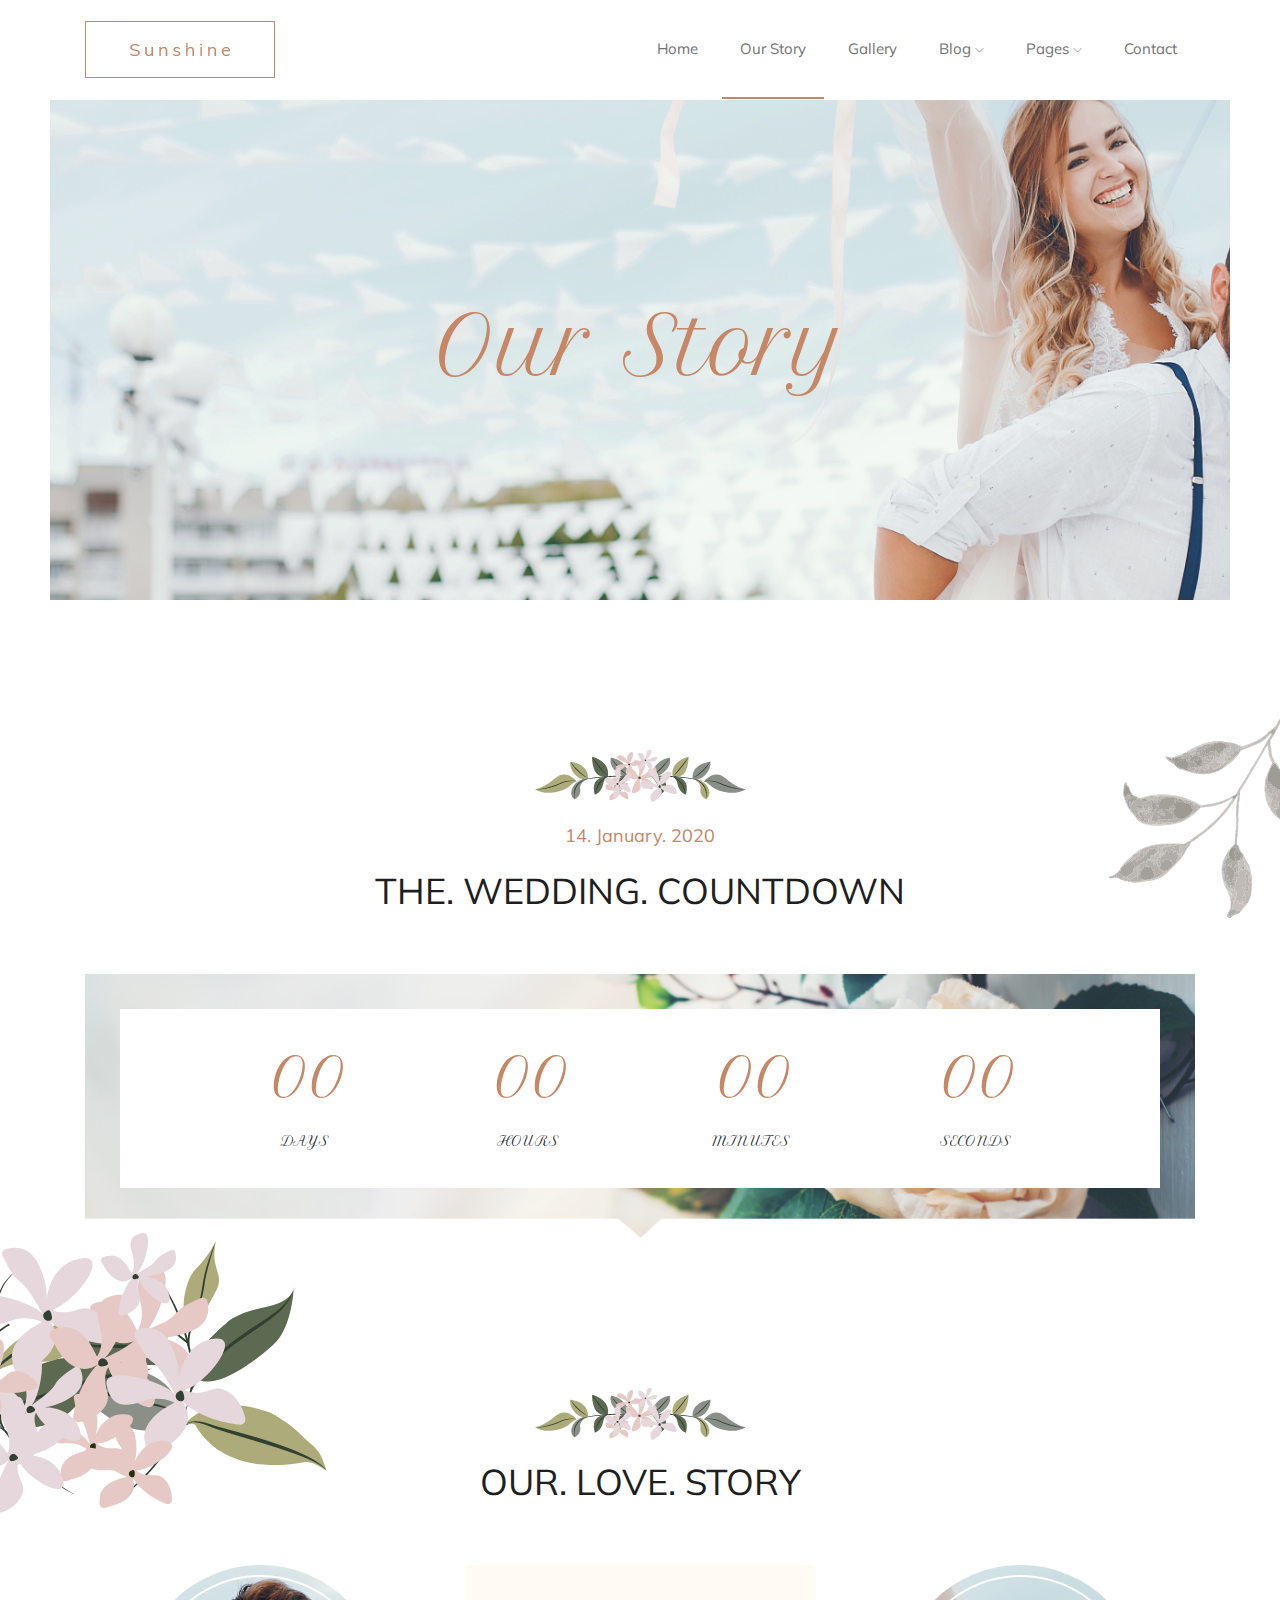
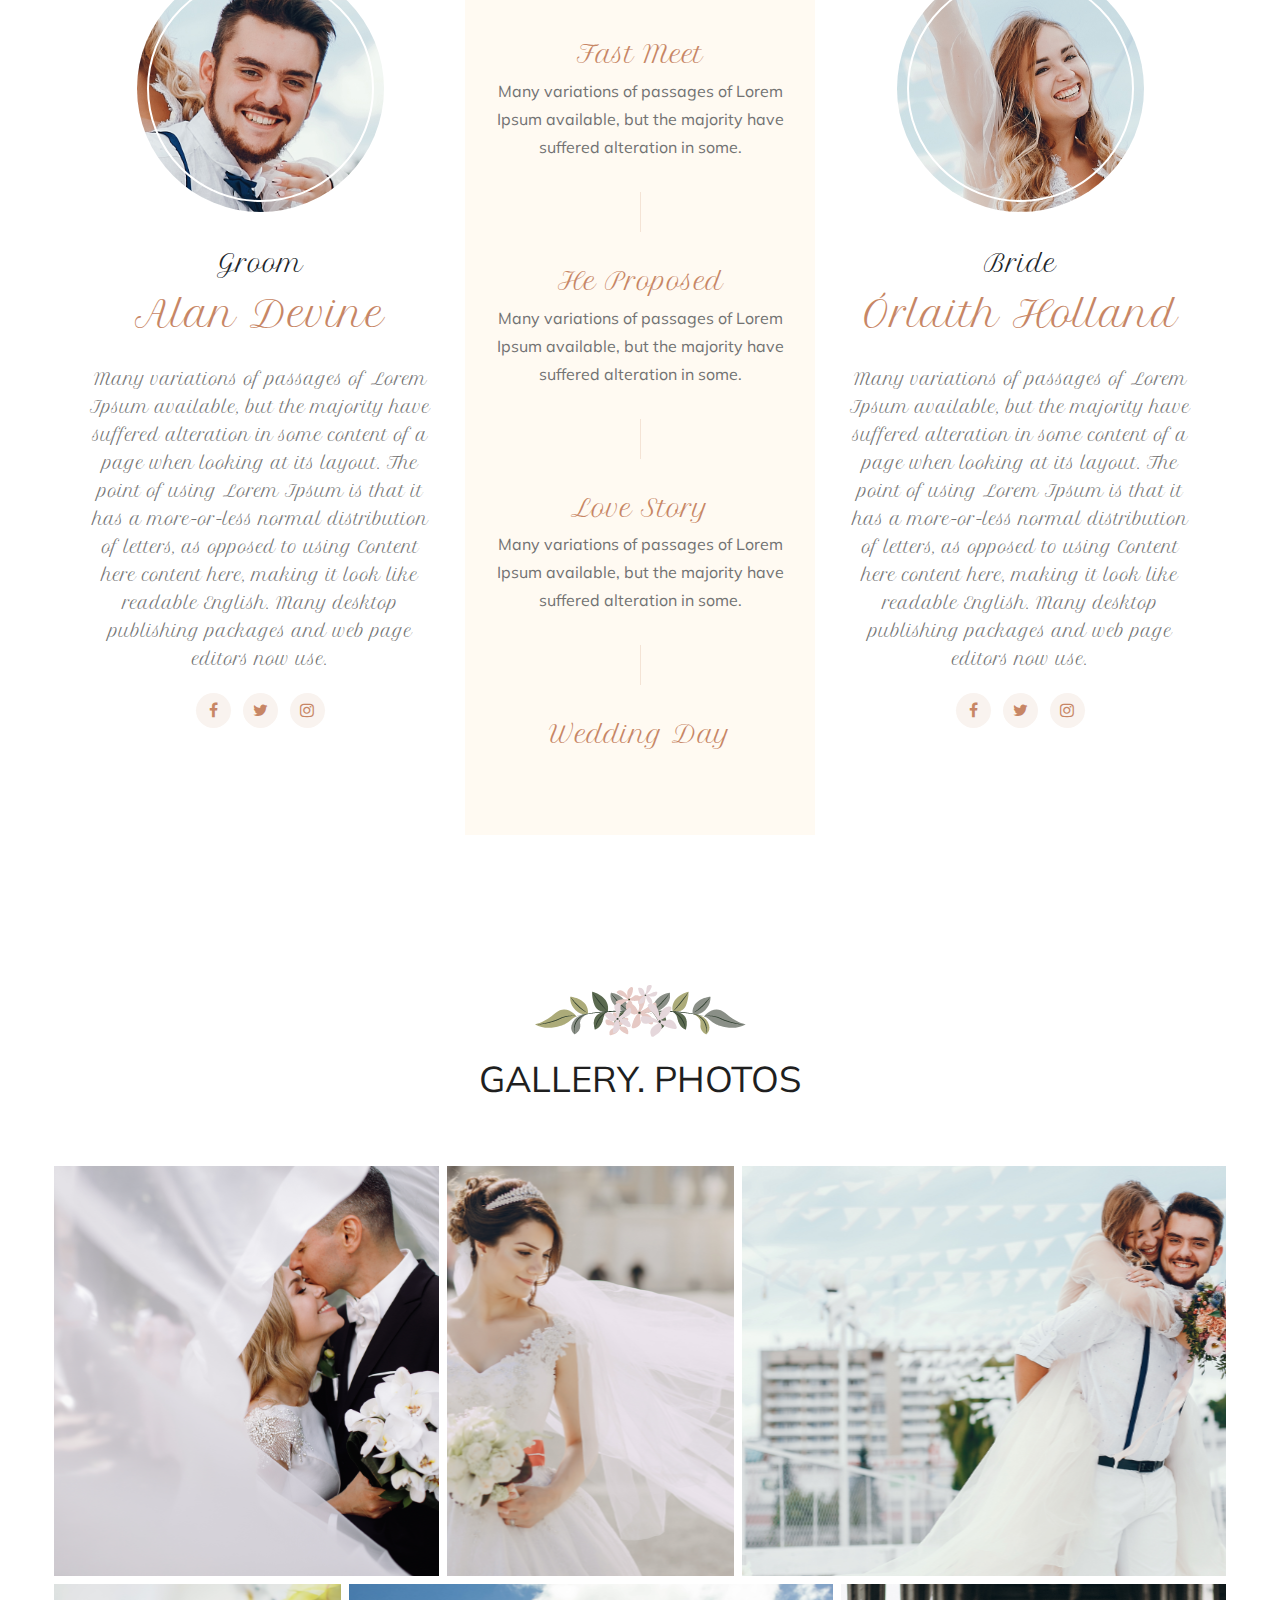
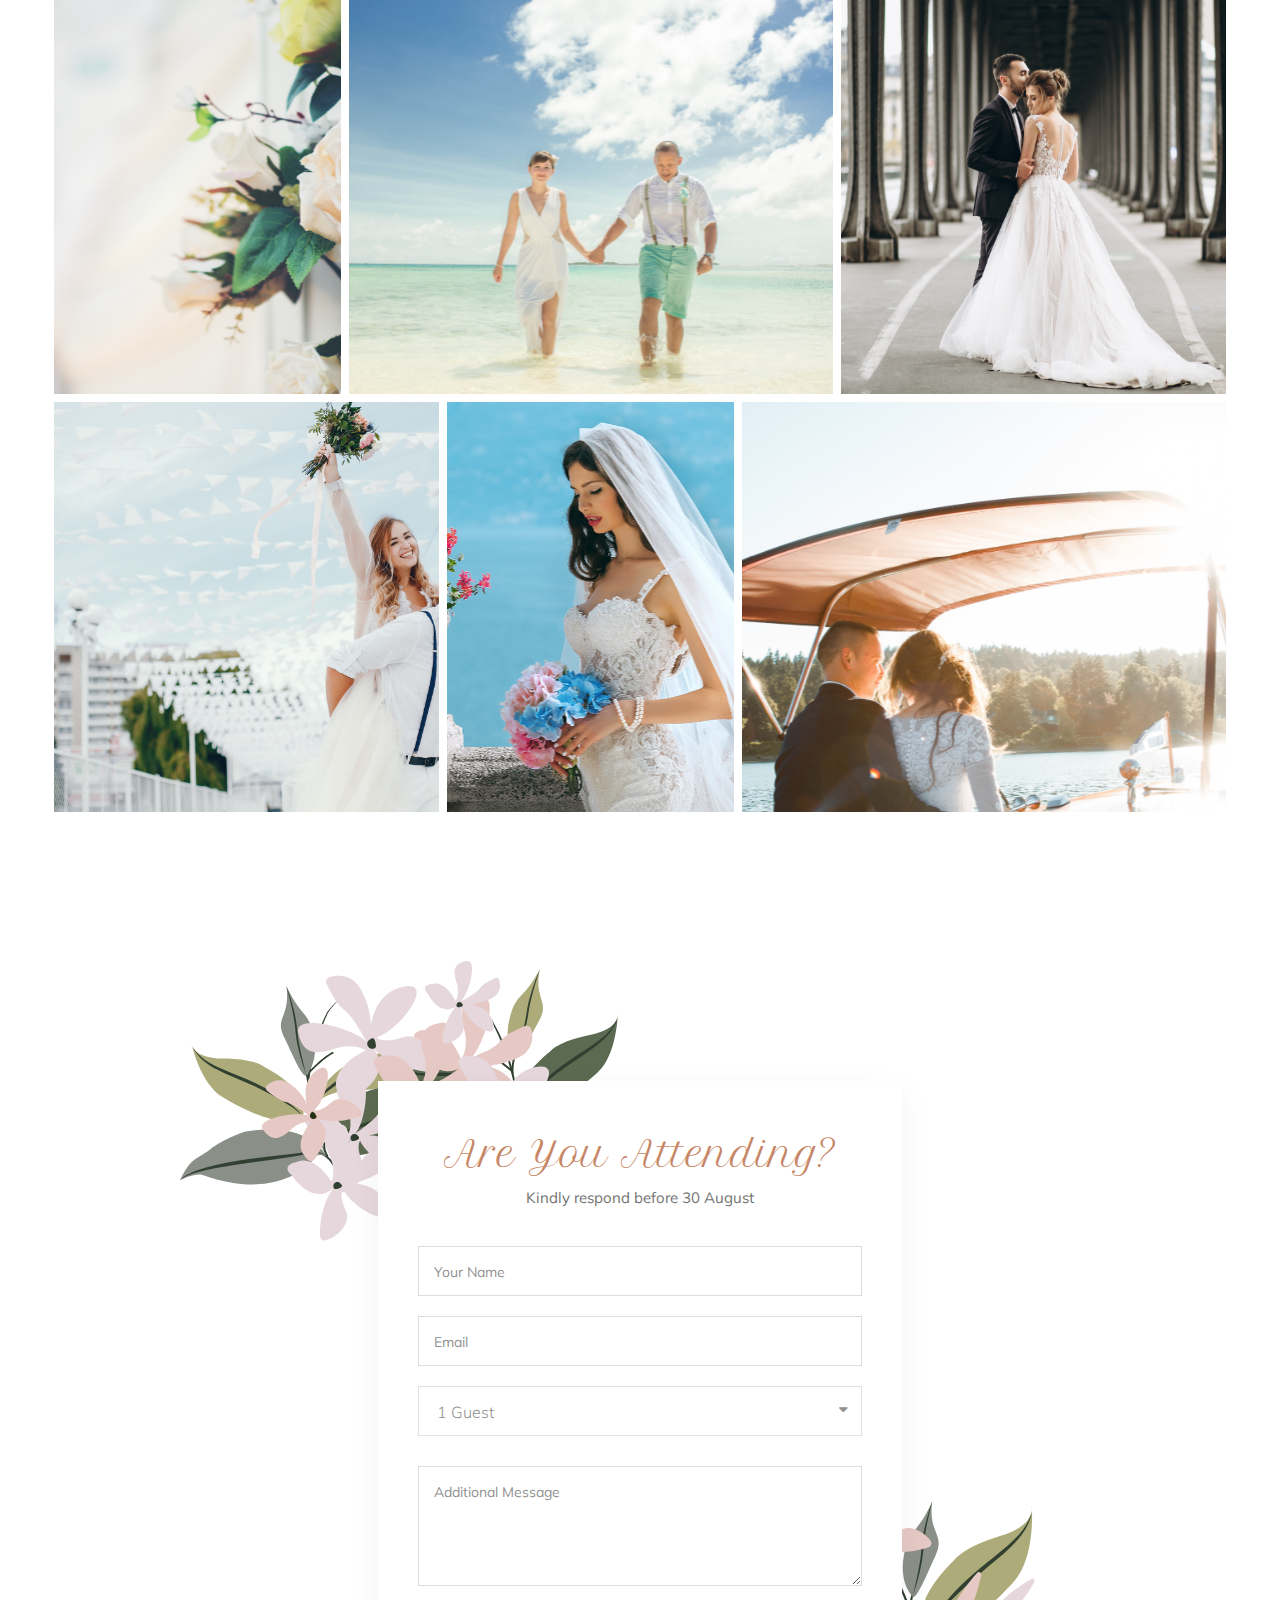
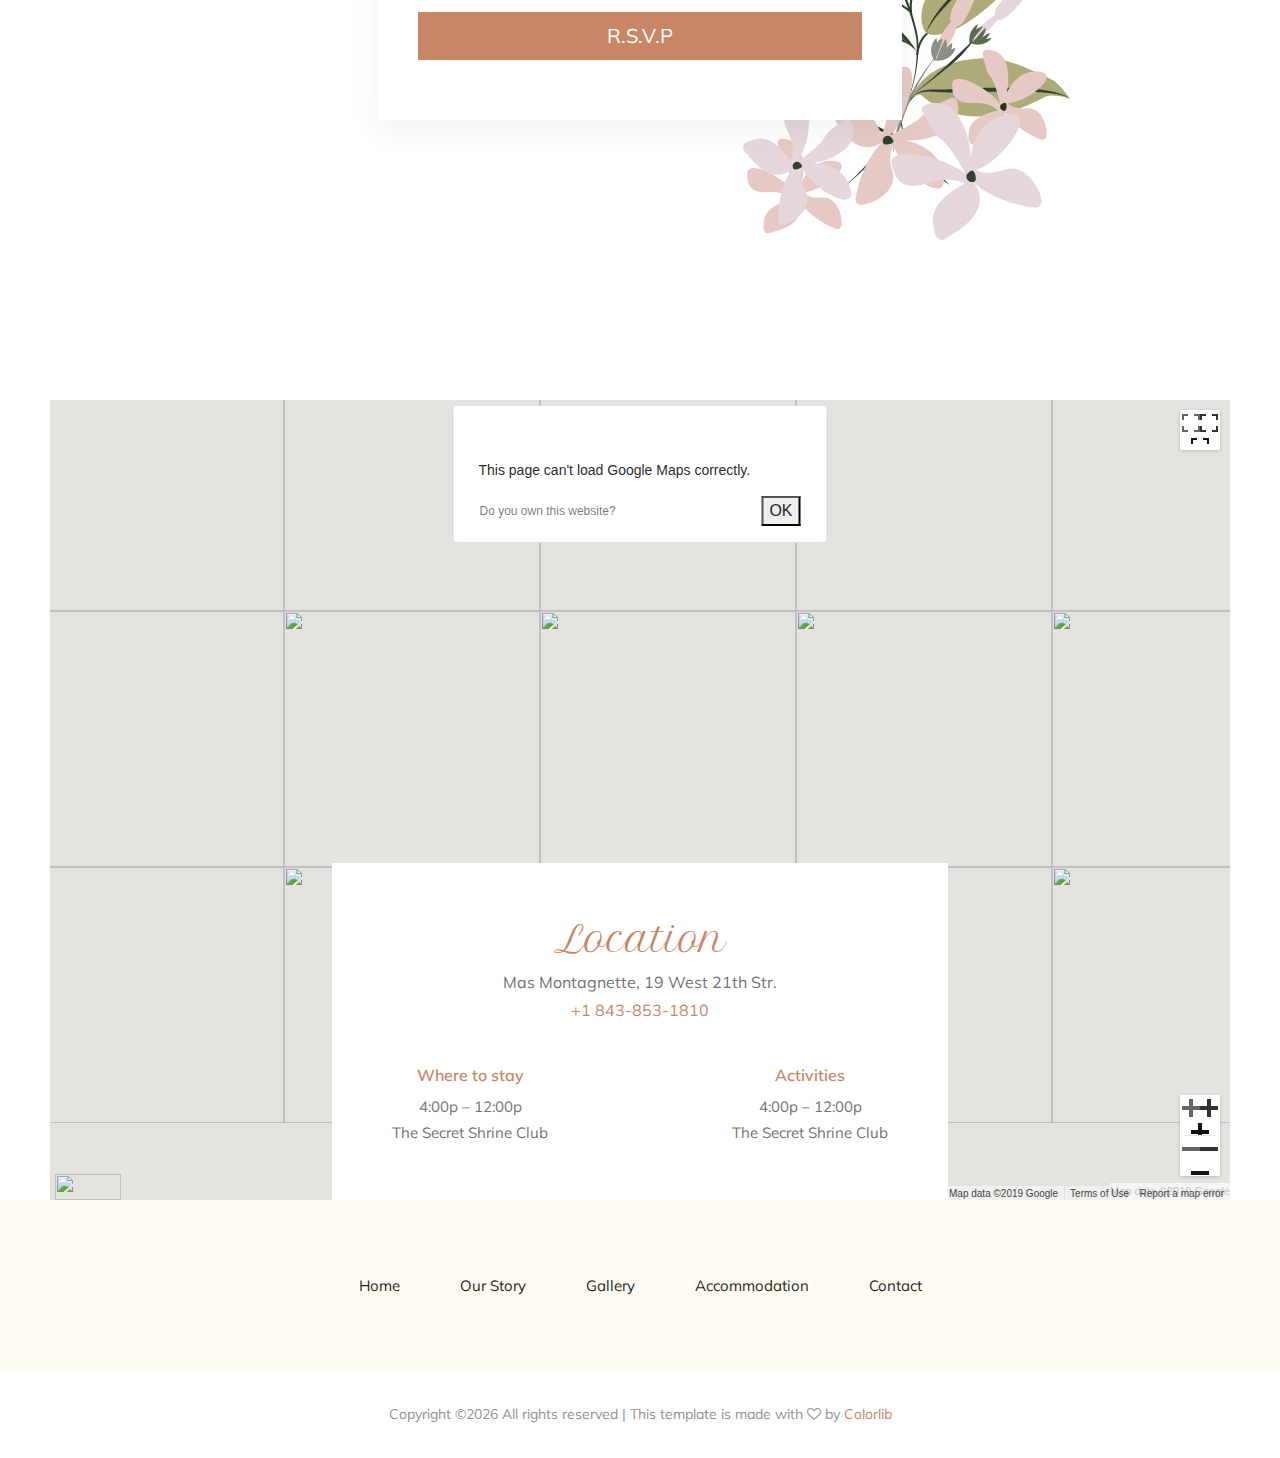
==== commit 4b44d985: "update names" ====
--- a/story.html
+++ b/story.html
@@ -133,7 +133,7 @@
                             <img src="img/story/1.png" alt="">
                         </div>
                         <span>Groom</span>
-                        <h3>Jack Wonner</h3>
+                        <h3>Alan Devine</h3>
                         <p>Many variations of passages of Lorem Ipsum available, but the majority have suffered
                             alteration in some content of a page when looking at its layout. The point of using Lorem
                             Ipsum is that it has a more-or-less normal distribution of letters, as opposed to using
@@ -176,7 +176,7 @@
                             <img src="img/story/2.png" alt="">
                         </div>
                         <span>Bride</span>
-                        <h3>Anjelina Kona</h3>
+                        <h3>Órlaith Holland</h3>
                         <p>Many variations of passages of Lorem Ipsum available, but the majority have suffered
                             alteration in some content of a page when looking at its layout. The point of using Lorem
                             Ipsum is that it has a more-or-less normal distribution of letters, as opposed to using
